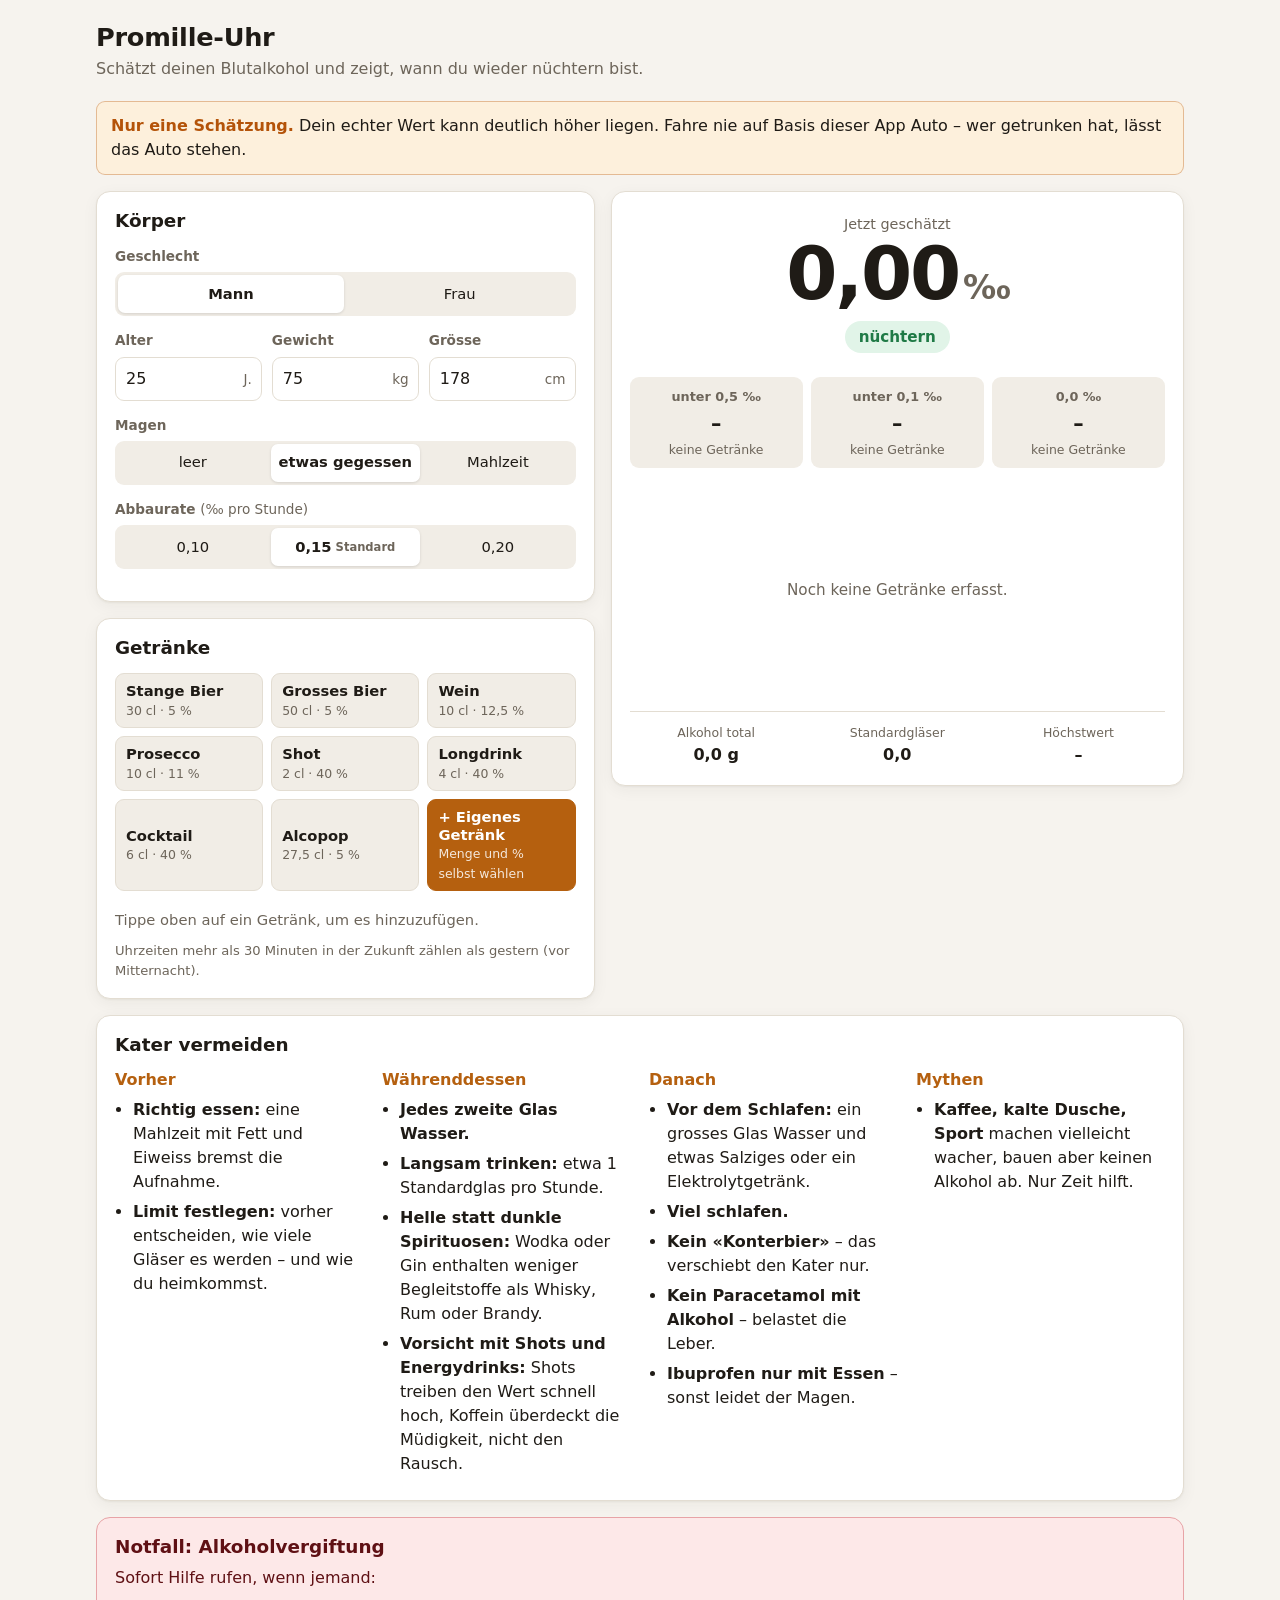
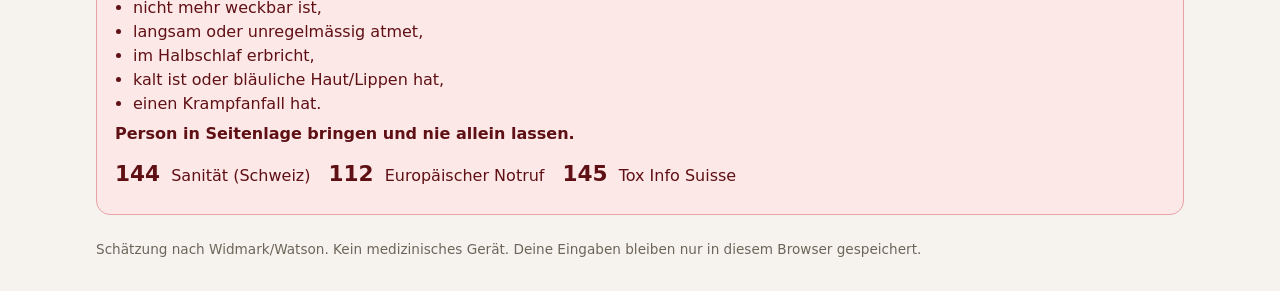
==== index.html @ 3ecfd564 "Promille-Uhr: Blutalkohol-Schätzung als Web-App Reines HTML/CSS/JS ohne Build. Berechnung (Watson, R" ====
<!doctype html>
<html lang="de-CH">
<head>
  <meta charset="utf-8">
  <meta name="viewport" content="width=device-width, initial-scale=1">
  <title>Promille-Uhr</title>
  <meta name="description" content="Schätzt deinen Blutalkohol und zeigt, wann du wieder unter den Grenzwerten bzw. nüchtern bist.">
  <meta name="color-scheme" content="light dark">
  <meta name="theme-color" content="#f6f3ee" media="(prefers-color-scheme: light)">
  <meta name="theme-color" content="#16140f" media="(prefers-color-scheme: dark)">
  <link rel="stylesheet" href="style.css">
  <script src="calc.js" defer></script>
  <script src="app.js" defer></script>
</head>
<body>
  <header class="site-header">
    <div class="wrap">
      <h1>Promille-Uhr</h1>
      <p class="tagline">Schätzt deinen Blutalkohol und zeigt, wann du wieder nüchtern bist.</p>
    </div>
  </header>

  <main class="wrap">
    <p class="disclaimer" role="note">
      <strong>Nur eine Schätzung.</strong>
      Dein echter Wert kann deutlich höher liegen. Fahre nie auf Basis dieser App Auto –
      wer getrunken hat, lässt das Auto stehen.
    </p>

    <div class="layout">
      <!-- Ergebnis -->
      <section class="card results" aria-labelledby="results-title">
        <h2 id="results-title" class="visually-hidden">Ergebnis</h2>

        <div class="now-block">
          <div class="now-label">Jetzt geschätzt</div>
          <div class="big" aria-live="polite">
            <span id="current">0,00</span><span class="unit">‰</span>
          </div>
          <span id="status" class="pill status-ok">nüchtern</span>
        </div>

        <p id="person-error" class="hint hint-error" hidden></p>

        <div class="tiles">
          <div class="tile" id="tile-under05">
            <div class="tile-label">unter 0,5 ‰</div>
            <div class="tile-time">–</div>
            <div class="tile-sub">&nbsp;</div>
          </div>
          <div class="tile" id="tile-under01">
            <div class="tile-label">unter 0,1 ‰</div>
            <div class="tile-time">–</div>
            <div class="tile-sub">&nbsp;</div>
          </div>
          <div class="tile" id="tile-zero">
            <div class="tile-label">0,0 ‰</div>
            <div class="tile-time">–</div>
            <div class="tile-sub">&nbsp;</div>
          </div>
        </div>

        <figure class="chart-wrap">
          <svg id="chart" viewBox="0 0 640 260" role="img" aria-label="Verlaufskurve des Promillewerts"></svg>
          <figcaption id="chart-empty" class="chart-empty">Noch keine Getränke erfasst.</figcaption>
        </figure>

        <dl class="info">
          <div><dt>Alkohol total</dt><dd id="info-grams">0 g</dd></div>
          <div><dt>Standardgläser</dt><dd id="info-std">0</dd></div>
          <div><dt>Höchstwert</dt><dd id="info-peak">–</dd></div>
        </dl>

        <p id="age-notice" class="hint hint-warn" hidden>
          <strong>Unter 18:</strong> In der Schweiz sind Bier, Wein und Most erst ab 16 erlaubt,
          Spirituosen (auch Shots, Longdrinks, Cocktails und Alcopops mit Schnaps) erst ab 18.
          Die Formeln sind für Erwachsene gemacht – bei Jugendlichen ist die Schätzung noch ungenauer.
        </p>
      </section>

      <div class="inputs">
        <!-- Körper -->
        <section class="card" aria-labelledby="body-title">
          <h2 id="body-title">Körper</h2>

          <div class="field">
            <span class="field-label" id="sex-label">Geschlecht</span>
            <div class="segmented" role="group" aria-labelledby="sex-label">
              <button type="button" class="seg-btn" data-sex="mann" aria-pressed="true">Mann</button>
              <button type="button" class="seg-btn" data-sex="frau" aria-pressed="false">Frau</button>
            </div>
          </div>

          <div class="grid-3">
            <label class="field">
              <span class="field-label">Alter</span>
              <span class="input-unit"><input id="age" type="number" inputmode="numeric" min="10" max="120" step="1"><span>J.</span></span>
            </label>
            <label class="field">
              <span class="field-label">Gewicht</span>
              <span class="input-unit"><input id="weight" type="number" inputmode="decimal" min="30" max="300" step="0.5"><span>kg</span></span>
            </label>
            <label class="field">
              <span class="field-label">Grösse</span>
              <span class="input-unit"><input id="height" type="number" inputmode="numeric" min="100" max="250" step="1"><span>cm</span></span>
            </label>
          </div>

          <fieldset class="field">
            <legend class="field-label">Magen</legend>
            <div class="segmented">
              <label class="seg"><input type="radio" name="stomach" value="leer"><span>leer</span></label>
              <label class="seg"><input type="radio" name="stomach" value="etwas"><span>etwas gegessen</span></label>
              <label class="seg"><input type="radio" name="stomach" value="mahlzeit"><span>Mahlzeit</span></label>
            </div>
          </fieldset>

          <fieldset class="field">
            <legend class="field-label">Abbaurate <span class="muted">(‰ pro Stunde)</span></legend>
            <div class="segmented">
              <label class="seg"><input type="radio" name="rate" value="0.10"><span>0,10</span></label>
              <label class="seg"><input type="radio" name="rate" value="0.15"><span>0,15 <small>Standard</small></span></label>
              <label class="seg"><input type="radio" name="rate" value="0.20"><span>0,20</span></label>
            </div>
          </fieldset>
        </section>

        <!-- Getränke -->
        <section class="card" aria-labelledby="drinks-title">
          <div class="card-head">
            <h2 id="drinks-title">Getränke</h2>
            <button type="button" id="clear-drinks" class="link-btn" hidden>Alle löschen</button>
          </div>

          <div class="presets" id="presets"></div>

          <ul class="drink-list" id="drink-list"></ul>
          <p class="drink-empty" id="drink-empty">Tippe oben auf ein Getränk, um es hinzuzufügen.</p>
          <p class="hint small">Uhrzeiten mehr als 30 Minuten in der Zukunft zählen als gestern (vor Mitternacht).</p>
        </section>
      </div>
    </div>

    <!-- Kater-Tipps -->
    <section class="card tips" aria-labelledby="tips-title">
      <h2 id="tips-title">Kater vermeiden</h2>
      <div class="tips-grid">
        <div>
          <h3>Vorher</h3>
          <ul>
            <li><strong>Richtig essen:</strong> eine Mahlzeit mit Fett und Eiweiss bremst die Aufnahme.</li>
            <li><strong>Limit festlegen:</strong> vorher entscheiden, wie viele Gläser es werden – und wie du heimkommst.</li>
          </ul>
        </div>
        <div>
          <h3>Währenddessen</h3>
          <ul>
            <li><strong>Jedes zweite Glas Wasser.</strong></li>
            <li><strong>Langsam trinken:</strong> etwa 1 Standardglas pro Stunde.</li>
            <li><strong>Helle statt dunkle Spirituosen:</strong> Wodka oder Gin enthalten weniger Begleitstoffe als Whisky, Rum oder Brandy.</li>
            <li><strong>Vorsicht mit Shots und Energydrinks:</strong> Shots treiben den Wert schnell hoch, Koffein überdeckt die Müdigkeit, nicht den Rausch.</li>
          </ul>
        </div>
        <div>
          <h3>Danach</h3>
          <ul>
            <li><strong>Vor dem Schlafen:</strong> ein grosses Glas Wasser und etwas Salziges oder ein Elektrolytgetränk.</li>
            <li><strong>Viel schlafen.</strong></li>
            <li><strong>Kein «Konterbier»</strong> – das verschiebt den Kater nur.</li>
            <li><strong>Kein Paracetamol mit Alkohol</strong> – belastet die Leber.</li>
            <li><strong>Ibuprofen nur mit Essen</strong> – sonst leidet der Magen.</li>
          </ul>
        </div>
        <div>
          <h3>Mythen</h3>
          <ul>
            <li><strong>Kaffee, kalte Dusche, Sport</strong> machen vielleicht wacher, bauen aber keinen Alkohol ab. Nur Zeit hilft.</li>
          </ul>
        </div>
      </div>
    </section>

    <!-- Notfall -->
    <section class="emergency" aria-labelledby="emergency-title">
      <h2 id="emergency-title">Notfall: Alkoholvergiftung</h2>
      <p>Sofort Hilfe rufen, wenn jemand:</p>
      <ul>
        <li>nicht mehr weckbar ist,</li>
        <li>langsam oder unregelmässig atmet,</li>
        <li>im Halbschlaf erbricht,</li>
        <li>kalt ist oder bläuliche Haut/Lippen hat,</li>
        <li>einen Krampfanfall hat.</li>
      </ul>
      <p><strong>Person in Seitenlage bringen und nie allein lassen.</strong></p>
      <ul class="numbers">
        <li><span class="num">144</span> Sanität (Schweiz)</li>
        <li><span class="num">112</span> Europäischer Notruf</li>
        <li><span class="num">145</span> Tox Info Suisse</li>
      </ul>
    </section>
  </main>

  <footer class="site-footer">
    <div class="wrap">
      Schätzung nach Widmark/Watson. Kein medizinisches Gerät. Deine Eingaben bleiben nur in diesem Browser gespeichert.
    </div>
  </footer>

  <template id="drink-row-tpl">
    <li class="drink">
      <div class="drink-top">
        <input class="drink-name" type="text" aria-label="Name des Getränks" maxlength="40">
        <button type="button" class="drink-del" aria-label="Getränk löschen" title="Löschen">
          <svg viewBox="0 0 24 24" aria-hidden="true"><path d="M6 6l12 12M18 6L6 18"/></svg>
        </button>
      </div>
      <div class="drink-fields">
        <label><span>Menge</span><span class="input-unit"><input class="drink-cl" type="text" inputmode="decimal"><span>cl</span></span></label>
        <label><span>Alkohol</span><span class="input-unit"><input class="drink-vol" type="text" inputmode="decimal"><span>%</span></span></label>
        <label><span>Uhrzeit</span><input class="drink-time" type="time"></label>
      </div>
      <div class="drink-grams"></div>
    </li>
  </template>
</body>
</html>
---- style.css ----
/* Promille-Uhr – Styles */

:root {
  --bg: #f6f3ee;
  --surface: #ffffff;
  --surface-2: #f1ede6;
  --border: #e3ddd2;
  --text: #1f1b16;
  --muted: #6d655a;
  --accent: #b5600f;
  --accent-strong: #8f4a08;
  --accent-soft: #fbeedd;
  --on-accent: #ffffff;
  --focus: #b5600f;

  --danger: #c0262d;
  --danger-soft: #fde8e8;
  --warn: #b45309;
  --warn-soft: #fdf0dc;
  --low: #8a6d00;
  --low-soft: #fbf5d5;
  --ok: #1f7a46;
  --ok-soft: #e1f4e8;

  --chart-line: #b5600f;
  --chart-fill: rgba(181, 96, 15, 0.14);
  --chart-grid: #e8e2d8;
  --chart-axis: #8a8174;
  --chart-limit05: #c0262d;
  --chart-limit01: #b45309;
  --chart-now: #1f1b16;
  --chart-marker: #6d655a;

  --emergency-bg: #fde8e8;
  --emergency-border: #e7a3a6;
  --emergency-text: #5f1014;

  --radius: 14px;
  --radius-sm: 9px;
  --shadow: 0 1px 2px rgba(40, 30, 10, 0.05), 0 4px 16px rgba(40, 30, 10, 0.05);
}

@media (prefers-color-scheme: dark) {
  :root {
    --bg: #16140f;
    --surface: #1f1c16;
    --surface-2: #29251d;
    --border: #3a342a;
    --text: #f2ede4;
    --muted: #a99f90;
    --accent: #f0a04b;
    --accent-strong: #ffc07a;
    --accent-soft: #3a2a17;
    --on-accent: #1b1208;
    --focus: #f0a04b;

    --danger: #ff7b7f;
    --danger-soft: #3d1a1c;
    --warn: #f7b25c;
    --warn-soft: #3a2a14;
    --low: #e6cf5a;
    --low-soft: #353010;
    --ok: #6fd69a;
    --ok-soft: #173325;

    --chart-line: #f0a04b;
    --chart-fill: rgba(240, 160, 75, 0.16);
    --chart-grid: #2f2a22;
    --chart-axis: #8f8576;
    --chart-limit05: #ff7b7f;
    --chart-limit01: #f7b25c;
    --chart-now: #f2ede4;
    --chart-marker: #a99f90;

    --emergency-bg: #341618;
    --emergency-border: #6b2a2e;
    --emergency-text: #ffd9db;

    --shadow: 0 1px 2px rgba(0, 0, 0, 0.3);
  }
}

*,
*::before,
*::after { box-sizing: border-box; }

html { -webkit-text-size-adjust: 100%; }

body {
  margin: 0;
  background: var(--bg);
  color: var(--text);
  font-family: system-ui, -apple-system, "Segoe UI", Roboto, "Helvetica Neue", Arial, sans-serif;
  font-size: 16px;
  line-height: 1.5;
}

h1, h2, h3 { line-height: 1.2; margin: 0; }
h2 { font-size: 1.15rem; margin-bottom: 14px; }
h3 { font-size: 1rem; margin-bottom: 8px; }

.wrap {
  max-width: 1120px;
  margin: 0 auto;
  padding: 0 16px;
}

.visually-hidden {
  position: absolute !important;
  width: 1px; height: 1px;
  overflow: hidden;
  clip: rect(0 0 0 0);
  white-space: nowrap;
}

.muted { color: var(--muted); font-weight: 400; }

:focus-visible {
  outline: 2px solid var(--focus);
  outline-offset: 2px;
}

/* Kopf */
.site-header { padding: 22px 0 10px; }
.site-header h1 { font-size: 1.6rem; letter-spacing: -0.01em; }
.tagline { margin: 4px 0 0; color: var(--muted); }

.disclaimer {
  margin: 10px 0 16px;
  padding: 12px 14px;
  border-radius: var(--radius-sm);
  background: var(--warn-soft);
  border: 1px solid color-mix(in srgb, var(--warn) 35%, transparent);
  color: var(--text);
}
.disclaimer strong { color: var(--warn); }

/* Layout */
.layout {
  display: grid;
  gap: 16px;
  grid-template-columns: minmax(0, 1fr);
  grid-template-areas: "results" "inputs";
}
.results { grid-area: results; }
.inputs { grid-area: inputs; display: grid; gap: 16px; align-content: start; }

@media (min-width: 900px) {
  .layout {
    grid-template-columns: minmax(0, 1fr) minmax(0, 1.15fr);
    grid-template-areas: "inputs results";
    align-items: start;
  }
  .results { position: sticky; top: 16px; }
}

.card {
  background: var(--surface);
  border: 1px solid var(--border);
  border-radius: var(--radius);
  padding: 18px;
  box-shadow: var(--shadow);
  min-width: 0;
}
.card-head {
  display: flex;
  align-items: baseline;
  justify-content: space-between;
  gap: 12px;
}

/* Ergebnis */
.now-block { text-align: center; padding: 4px 0 12px; }
.now-label { color: var(--muted); font-size: 0.9rem; }
.big {
  font-size: clamp(3.4rem, 15vw, 4.6rem);
  font-weight: 750;
  letter-spacing: -0.03em;
  line-height: 1.05;
  font-variant-numeric: tabular-nums;
}
.big .unit { font-size: 0.45em; margin-left: 4px; color: var(--muted); font-weight: 600; }

.pill {
  display: inline-block;
  margin-top: 8px;
  padding: 5px 14px;
  border-radius: 999px;
  font-weight: 650;
  font-size: 0.95rem;
}
.status-danger { background: var(--danger-soft); color: var(--danger); }
.status-warn { background: var(--warn-soft); color: var(--warn); }
.status-low { background: var(--low-soft); color: var(--low); }
.status-ok { background: var(--ok-soft); color: var(--ok); }

.tiles {
  display: grid;
  grid-template-columns: repeat(3, minmax(0, 1fr));
  gap: 8px;
  margin: 12px 0 14px;
}
.tile {
  background: var(--surface-2);
  border-radius: var(--radius-sm);
  padding: 10px 8px;
  text-align: center;
  min-width: 0;
}
.tile-label { font-size: 0.8rem; color: var(--muted); font-weight: 600; }
.tile-time {
  font-size: 1.3rem;
  font-weight: 700;
  font-variant-numeric: tabular-nums;
  margin: 2px 0;
  white-space: nowrap;
}
.tile-time small { font-size: 0.7rem; font-weight: 600; color: var(--muted); display: block; line-height: 1.1; }
.tile-sub { font-size: 0.78rem; color: var(--muted); line-height: 1.3; }
.tile.done .tile-time { color: var(--ok); }

@media (max-width: 400px) {
  .tile { padding: 9px 4px; }
  .tile-time { font-size: 1.12rem; }
}

.chart-wrap { margin: 0; position: relative; }
#chart { width: 100%; height: auto; display: block; }
.chart-empty {
  position: absolute;
  inset: 0;
  display: flex;
  align-items: center;
  justify-content: center;
  color: var(--muted);
  font-size: 0.95rem;
}
.chart-empty[hidden] { display: none; }

#chart .grid { stroke: var(--chart-grid); stroke-width: 1; }
#chart .axis-label { fill: var(--chart-axis); font-size: 12px; font-family: inherit; }
#chart .area { fill: var(--chart-fill); }
#chart .line { fill: none; stroke: var(--chart-line); stroke-width: 2.5; stroke-linejoin: round; stroke-linecap: round; }
#chart .limit { stroke-width: 1.5; stroke-dasharray: 6 5; }
#chart .limit-05 { stroke: var(--chart-limit05); }
#chart .limit-01 { stroke: var(--chart-limit01); }
#chart .limit-label { font-size: 11px; font-weight: 600; font-family: inherit; }
#chart .limit-label-05 { fill: var(--chart-limit05); }
#chart .limit-label-01 { fill: var(--chart-limit01); }
#chart .now-line { stroke: var(--chart-now); stroke-width: 1.5; opacity: 0.7; }
#chart .now-dot { fill: var(--chart-line); stroke: var(--surface); stroke-width: 2.5; }
#chart .now-label { fill: var(--chart-now); font-size: 11px; font-weight: 700; font-family: inherit; }
#chart .marker { fill: var(--chart-marker); }

.info {
  display: grid;
  grid-template-columns: repeat(3, minmax(0, 1fr));
  gap: 8px;
  margin: 12px 0 0;
  padding-top: 12px;
  border-top: 1px solid var(--border);
  text-align: center;
}
.info dt { font-size: 0.78rem; color: var(--muted); }
.info dd { margin: 0; font-weight: 650; font-variant-numeric: tabular-nums; }

.hint { color: var(--muted); font-size: 0.9rem; margin: 10px 0 0; }
.hint.small { font-size: 0.82rem; }
.hint-error {
  color: var(--danger);
  background: var(--danger-soft);
  padding: 10px 12px;
  border-radius: var(--radius-sm);
}
.hint-warn {
  color: var(--text);
  background: var(--warn-soft);
  padding: 10px 12px;
  border-radius: var(--radius-sm);
}

/* Formular */
fieldset { border: 0; padding: 0; margin: 0; min-width: 0; }
.field { display: block; margin-bottom: 14px; }
.field-label {
  display: block;
  font-size: 0.85rem;
  font-weight: 600;
  color: var(--muted);
  margin-bottom: 6px;
  padding: 0;
}

.grid-3 {
  display: grid;
  grid-template-columns: repeat(3, minmax(0, 1fr));
  gap: 10px;
}

input[type="text"],
input[type="number"],
input[type="time"] {
  width: 100%;
  min-width: 0;
  font: inherit;
  color: var(--text);
  background: var(--surface);
  border: 1px solid var(--border);
  border-radius: var(--radius-sm);
  padding: 9px 10px;
  min-height: 42px;
}
input:focus { border-color: var(--accent); outline: none; box-shadow: 0 0 0 3px var(--accent-soft); }
input[type="number"] { -moz-appearance: textfield; appearance: textfield; }
input[type="number"]::-webkit-inner-spin-button,
input[type="number"]::-webkit-outer-spin-button { -webkit-appearance: none; margin: 0; }
input[type="time"] { padding-right: 6px; }

.input-unit { position: relative; display: block; }
.input-unit input { padding-right: 34px; }
.input-unit > span {
  position: absolute;
  right: 10px;
  top: 50%;
  transform: translateY(-50%);
  color: var(--muted);
  font-size: 0.85rem;
  pointer-events: none;
}

.segmented {
  display: flex;
  background: var(--surface-2);
  border-radius: var(--radius-sm);
  padding: 3px;
  gap: 3px;
}
.seg-btn,
.seg span {
  flex: 1;
  display: flex;
  align-items: center;
  justify-content: center;
  gap: 4px;
  min-height: 38px;
  padding: 6px 8px;
  border-radius: 7px;
  font: inherit;
  font-size: 0.92rem;
  color: var(--text);
  text-align: center;
  line-height: 1.15;
  cursor: pointer;
  border: 0;
  background: transparent;
}
.seg { flex: 1; display: flex; position: relative; min-width: 0; }
.seg input { position: absolute; opacity: 0; pointer-events: none; }
.seg span small { font-size: 0.72rem; color: var(--muted); }
.seg-btn[aria-pressed="true"],
.seg input:checked + span {
  background: var(--surface);
  font-weight: 650;
  box-shadow: 0 1px 3px rgba(0, 0, 0, 0.12);
}
.seg input:focus-visible + span { outline: 2px solid var(--focus); outline-offset: 1px; }

/* Getränke */
.presets {
  display: grid;
  grid-template-columns: repeat(2, minmax(0, 1fr));
  gap: 8px;
  margin-bottom: 14px;
}
@media (min-width: 560px) {
  .presets { grid-template-columns: repeat(3, minmax(0, 1fr)); }
}
.preset {
  font: inherit;
  text-align: left;
  border: 1px solid var(--border);
  background: var(--surface-2);
  color: var(--text);
  border-radius: var(--radius-sm);
  padding: 8px 10px;
  cursor: pointer;
  min-height: 48px;
  line-height: 1.2;
}
.preset:hover { border-color: var(--accent); }
.preset:active { transform: scale(0.98); }
.preset b { display: block; font-size: 0.92rem; font-weight: 650; }
.preset small { color: var(--muted); font-size: 0.78rem; }
.preset.custom {
  background: var(--accent);
  color: var(--on-accent);
  border-color: var(--accent);
}
.preset.custom small { color: inherit; opacity: 0.85; }
.preset.custom:hover { background: var(--accent-strong); border-color: var(--accent-strong); }

.drink-list { list-style: none; margin: 0; padding: 0; display: grid; gap: 10px; }
.drink {
  border: 1px solid var(--border);
  border-radius: var(--radius-sm);
  padding: 10px;
  background: var(--surface);
}
.drink-top { display: flex; gap: 8px; margin-bottom: 8px; }
.drink-name { font-weight: 600; }
.drink-del {
  flex: 0 0 42px;
  height: 42px;
  border: 1px solid var(--border);
  border-radius: var(--radius-sm);
  background: transparent;
  color: var(--muted);
  cursor: pointer;
  display: grid;
  place-items: center;
}
.drink-del svg { width: 18px; height: 18px; stroke: currentColor; stroke-width: 2.2; fill: none; stroke-linecap: round; }
.drink-del:hover { color: var(--danger); border-color: var(--danger); }
.drink-fields {
  display: grid;
  grid-template-columns: minmax(0, 1fr) minmax(0, 1fr) minmax(0, 1.15fr);
  gap: 8px;
}
.drink-fields label > span:first-child {
  display: block;
  font-size: 0.75rem;
  color: var(--muted);
  margin-bottom: 3px;
}
.drink-grams { margin-top: 6px; font-size: 0.84rem; color: var(--muted); }
.drink-grams strong { color: var(--text); }
.drink-empty { color: var(--muted); margin: 4px 0 0; font-size: 0.92rem; }
.drink-empty[hidden] { display: none; }

.link-btn {
  font: inherit;
  font-size: 0.88rem;
  background: none;
  border: 0;
  color: var(--accent);
  cursor: pointer;
  padding: 4px 0;
  text-decoration: underline;
  text-underline-offset: 2px;
}

/* Tipps */
.tips { margin-top: 16px; }
.tips-grid {
  display: grid;
  gap: 18px;
  grid-template-columns: minmax(0, 1fr);
}
@media (min-width: 700px) {
  .tips-grid { grid-template-columns: repeat(2, minmax(0, 1fr)); }
}
@media (min-width: 1000px) {
  .tips-grid { grid-template-columns: repeat(4, minmax(0, 1fr)); }
}
.tips h3 { color: var(--accent); }
.tips ul { margin: 0; padding-left: 18px; }
.tips li { margin-bottom: 6px; }

/* Notfall */
.emergency {
  margin: 16px 0 0;
  padding: 18px;
  border-radius: var(--radius);
  background: var(--emergency-bg);
  border: 1px solid var(--emergency-border);
  color: var(--emergency-text);
}
.emergency h2 { margin-bottom: 8px; }
.emergency p { margin: 6px 0; }
.emergency ul { margin: 6px 0; padding-left: 18px; }
.emergency .numbers {
  list-style: none;
  padding: 0;
  display: flex;
  flex-wrap: wrap;
  gap: 8px 18px;
  margin-top: 12px;
}
.emergency .num {
  display: inline-block;
  font-size: 1.35rem;
  font-weight: 800;
  margin-right: 6px;
  font-variant-numeric: tabular-nums;
}

.site-footer {
  padding: 24px 0 32px;
  color: var(--muted);
  font-size: 0.85rem;
}
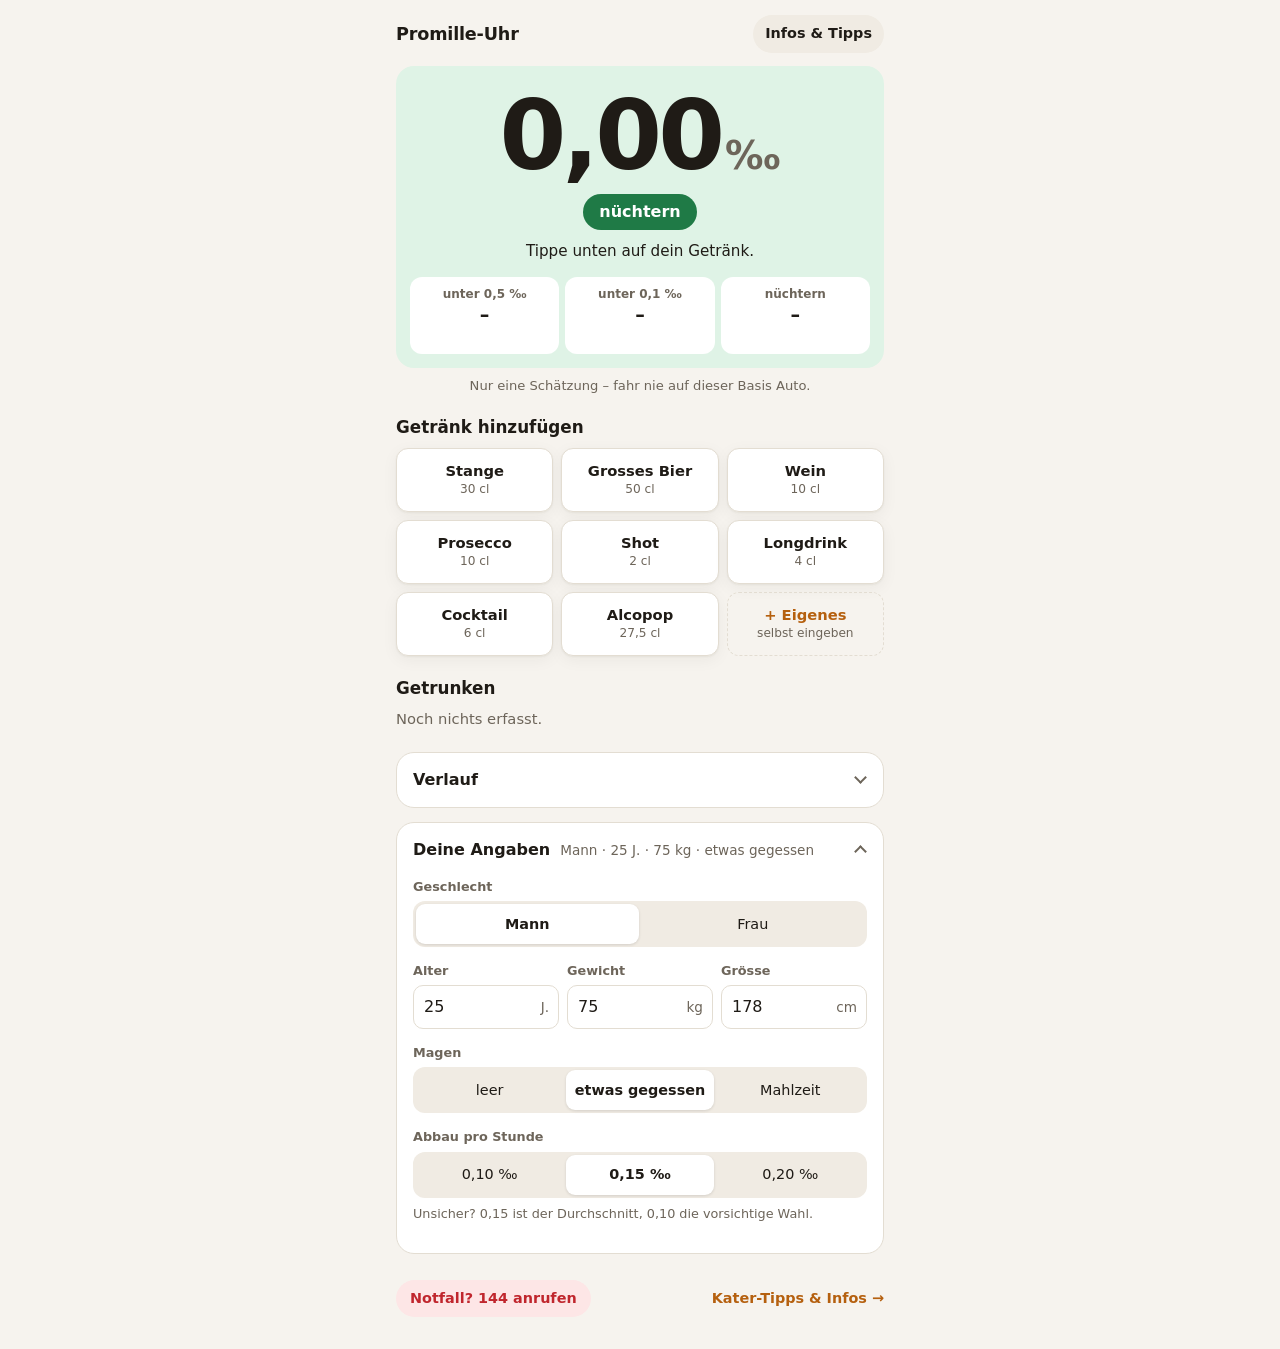
==== commit e98d2a59: "Mobile-first Redesign: Promillewert im Fokus, Infos auf eigener Seite - Startseite zeigt gross den a" ====
--- a/index.html
+++ b/index.html
@@ -2,9 +2,9 @@
 <html lang="de-CH">
 <head>
   <meta charset="utf-8">
-  <meta name="viewport" content="width=device-width, initial-scale=1">
+  <meta name="viewport" content="width=device-width, initial-scale=1, viewport-fit=cover">
   <title>Promille-Uhr</title>
-  <meta name="description" content="Schätzt deinen Blutalkohol und zeigt, wann du wieder unter den Grenzwerten bzw. nüchtern bist.">
+  <meta name="description" content="Schätzt deinen Blutalkohol und zeigt, wann du wieder nüchtern bist.">
   <meta name="color-scheme" content="light dark">
   <meta name="theme-color" content="#f6f3ee" media="(prefers-color-scheme: light)">
   <meta name="theme-color" content="#16140f" media="(prefers-color-scheme: dark)">
@@ -13,213 +13,164 @@
   <script src="app.js" defer></script>
 </head>
 <body>
-  <header class="site-header">
-    <div class="wrap">
-      <h1>Promille-Uhr</h1>
-      <p class="tagline">Schätzt deinen Blutalkohol und zeigt, wann du wieder nüchtern bist.</p>
+  <header class="topbar">
+    <div class="wrap topbar-inner">
+      <span class="brand">Promille-Uhr</span>
+      <a class="top-link" href="info.html">Infos &amp; Tipps</a>
     </div>
   </header>
 
   <main class="wrap">
-    <p class="disclaimer" role="note">
-      <strong>Nur eine Schätzung.</strong>
-      Dein echter Wert kann deutlich höher liegen. Fahre nie auf Basis dieser App Auto –
-      wer getrunken hat, lässt das Auto stehen.
-    </p>
+    <!-- Aktueller Wert -->
+    <section class="hero" id="hero" data-status="ok" aria-label="Aktueller Promillewert">
+      <div class="big" aria-live="polite">
+        <span id="current">0,00</span><span class="unit">‰</span>
+      </div>
+      <span id="status" class="pill">nüchtern</span>
+      <p id="trend" class="trend">Tippe unten auf dein Getränk.</p>
 
-    <div class="layout">
-      <!-- Ergebnis -->
-      <section class="card results" aria-labelledby="results-title">
-        <h2 id="results-title" class="visually-hidden">Ergebnis</h2>
-
-        <div class="now-block">
-          <div class="now-label">Jetzt geschätzt</div>
-          <div class="big" aria-live="polite">
-            <span id="current">0,00</span><span class="unit">‰</span>
-          </div>
-          <span id="status" class="pill status-ok">nüchtern</span>
+      <div class="times">
+        <div class="time" id="tile-under05">
+          <span class="time-label">unter 0,5 ‰</span>
+          <span class="time-value">–</span>
+          <span class="time-sub">&nbsp;</span>
         </div>
-
-        <p id="person-error" class="hint hint-error" hidden></p>
-
-        <div class="tiles">
-          <div class="tile" id="tile-under05">
-            <div class="tile-label">unter 0,5 ‰</div>
-            <div class="tile-time">–</div>
-            <div class="tile-sub">&nbsp;</div>
-          </div>
-          <div class="tile" id="tile-under01">
-            <div class="tile-label">unter 0,1 ‰</div>
-            <div class="tile-time">–</div>
-            <div class="tile-sub">&nbsp;</div>
-          </div>
-          <div class="tile" id="tile-zero">
-            <div class="tile-label">0,0 ‰</div>
-            <div class="tile-time">–</div>
-            <div class="tile-sub">&nbsp;</div>
-          </div>
+        <div class="time" id="tile-under01">
+          <span class="time-label">unter 0,1 ‰</span>
+          <span class="time-value">–</span>
+          <span class="time-sub">&nbsp;</span>
         </div>
-
-        <figure class="chart-wrap">
-          <svg id="chart" viewBox="0 0 640 260" role="img" aria-label="Verlaufskurve des Promillewerts"></svg>
-          <figcaption id="chart-empty" class="chart-empty">Noch keine Getränke erfasst.</figcaption>
-        </figure>
-
-        <dl class="info">
-          <div><dt>Alkohol total</dt><dd id="info-grams">0 g</dd></div>
-          <div><dt>Standardgläser</dt><dd id="info-std">0</dd></div>
-          <div><dt>Höchstwert</dt><dd id="info-peak">–</dd></div>
-        </dl>
-
-        <p id="age-notice" class="hint hint-warn" hidden>
-          <strong>Unter 18:</strong> In der Schweiz sind Bier, Wein und Most erst ab 16 erlaubt,
-          Spirituosen (auch Shots, Longdrinks, Cocktails und Alcopops mit Schnaps) erst ab 18.
-          Die Formeln sind für Erwachsene gemacht – bei Jugendlichen ist die Schätzung noch ungenauer.
-        </p>
-      </section>
-
-      <div class="inputs">
-        <!-- Körper -->
-        <section class="card" aria-labelledby="body-title">
-          <h2 id="body-title">Körper</h2>
-
-          <div class="field">
-            <span class="field-label" id="sex-label">Geschlecht</span>
-            <div class="segmented" role="group" aria-labelledby="sex-label">
-              <button type="button" class="seg-btn" data-sex="mann" aria-pressed="true">Mann</button>
-              <button type="button" class="seg-btn" data-sex="frau" aria-pressed="false">Frau</button>
-            </div>
-          </div>
-
-          <div class="grid-3">
-            <label class="field">
-              <span class="field-label">Alter</span>
-              <span class="input-unit"><input id="age" type="number" inputmode="numeric" min="10" max="120" step="1"><span>J.</span></span>
-            </label>
-            <label class="field">
-              <span class="field-label">Gewicht</span>
-              <span class="input-unit"><input id="weight" type="number" inputmode="decimal" min="30" max="300" step="0.5"><span>kg</span></span>
-            </label>
-            <label class="field">
-              <span class="field-label">Grösse</span>
-              <span class="input-unit"><input id="height" type="number" inputmode="numeric" min="100" max="250" step="1"><span>cm</span></span>
-            </label>
-          </div>
-
-          <fieldset class="field">
-            <legend class="field-label">Magen</legend>
-            <div class="segmented">
-              <label class="seg"><input type="radio" name="stomach" value="leer"><span>leer</span></label>
-              <label class="seg"><input type="radio" name="stomach" value="etwas"><span>etwas gegessen</span></label>
-              <label class="seg"><input type="radio" name="stomach" value="mahlzeit"><span>Mahlzeit</span></label>
-            </div>
-          </fieldset>
-
-          <fieldset class="field">
-            <legend class="field-label">Abbaurate <span class="muted">(‰ pro Stunde)</span></legend>
-            <div class="segmented">
-              <label class="seg"><input type="radio" name="rate" value="0.10"><span>0,10</span></label>
-              <label class="seg"><input type="radio" name="rate" value="0.15"><span>0,15 <small>Standard</small></span></label>
-              <label class="seg"><input type="radio" name="rate" value="0.20"><span>0,20</span></label>
-            </div>
-          </fieldset>
-        </section>
-
-        <!-- Getränke -->
-        <section class="card" aria-labelledby="drinks-title">
-          <div class="card-head">
-            <h2 id="drinks-title">Getränke</h2>
-            <button type="button" id="clear-drinks" class="link-btn" hidden>Alle löschen</button>
-          </div>
-
-          <div class="presets" id="presets"></div>
-
-          <ul class="drink-list" id="drink-list"></ul>
-          <p class="drink-empty" id="drink-empty">Tippe oben auf ein Getränk, um es hinzuzufügen.</p>
-          <p class="hint small">Uhrzeiten mehr als 30 Minuten in der Zukunft zählen als gestern (vor Mitternacht).</p>
-        </section>
-      </div>
-    </div>
-
-    <!-- Kater-Tipps -->
-    <section class="card tips" aria-labelledby="tips-title">
-      <h2 id="tips-title">Kater vermeiden</h2>
-      <div class="tips-grid">
-        <div>
-          <h3>Vorher</h3>
-          <ul>
-            <li><strong>Richtig essen:</strong> eine Mahlzeit mit Fett und Eiweiss bremst die Aufnahme.</li>
-            <li><strong>Limit festlegen:</strong> vorher entscheiden, wie viele Gläser es werden – und wie du heimkommst.</li>
-          </ul>
-        </div>
-        <div>
-          <h3>Währenddessen</h3>
-          <ul>
-            <li><strong>Jedes zweite Glas Wasser.</strong></li>
-            <li><strong>Langsam trinken:</strong> etwa 1 Standardglas pro Stunde.</li>
-            <li><strong>Helle statt dunkle Spirituosen:</strong> Wodka oder Gin enthalten weniger Begleitstoffe als Whisky, Rum oder Brandy.</li>
-            <li><strong>Vorsicht mit Shots und Energydrinks:</strong> Shots treiben den Wert schnell hoch, Koffein überdeckt die Müdigkeit, nicht den Rausch.</li>
-          </ul>
-        </div>
-        <div>
-          <h3>Danach</h3>
-          <ul>
-            <li><strong>Vor dem Schlafen:</strong> ein grosses Glas Wasser und etwas Salziges oder ein Elektrolytgetränk.</li>
-            <li><strong>Viel schlafen.</strong></li>
-            <li><strong>Kein «Konterbier»</strong> – das verschiebt den Kater nur.</li>
-            <li><strong>Kein Paracetamol mit Alkohol</strong> – belastet die Leber.</li>
-            <li><strong>Ibuprofen nur mit Essen</strong> – sonst leidet der Magen.</li>
-          </ul>
-        </div>
-        <div>
-          <h3>Mythen</h3>
-          <ul>
-            <li><strong>Kaffee, kalte Dusche, Sport</strong> machen vielleicht wacher, bauen aber keinen Alkohol ab. Nur Zeit hilft.</li>
-          </ul>
+        <div class="time" id="tile-zero">
+          <span class="time-label">nüchtern</span>
+          <span class="time-value">–</span>
+          <span class="time-sub">&nbsp;</span>
         </div>
       </div>
     </section>
 
-    <!-- Notfall -->
-    <section class="emergency" aria-labelledby="emergency-title">
-      <h2 id="emergency-title">Notfall: Alkoholvergiftung</h2>
-      <p>Sofort Hilfe rufen, wenn jemand:</p>
-      <ul>
-        <li>nicht mehr weckbar ist,</li>
-        <li>langsam oder unregelmässig atmet,</li>
-        <li>im Halbschlaf erbricht,</li>
-        <li>kalt ist oder bläuliche Haut/Lippen hat,</li>
-        <li>einen Krampfanfall hat.</li>
-      </ul>
-      <p><strong>Person in Seitenlage bringen und nie allein lassen.</strong></p>
-      <ul class="numbers">
-        <li><span class="num">144</span> Sanität (Schweiz)</li>
-        <li><span class="num">112</span> Europäischer Notruf</li>
-        <li><span class="num">145</span> Tox Info Suisse</li>
-      </ul>
+    <p class="disclaimer">Nur eine Schätzung – fahr nie auf dieser Basis Auto.</p>
+
+    <p id="person-error" class="note note-error" hidden></p>
+    <p id="age-notice" class="note note-warn" hidden>
+      <strong>Unter 18:</strong> Bier und Wein erst ab 16, Spirituosen (Shots, Longdrinks, Cocktails) erst ab 18.
+    </p>
+
+    <!-- Getränk hinzufügen -->
+    <section class="block" aria-labelledby="add-title">
+      <h2 id="add-title">Getränk hinzufügen</h2>
+      <div class="presets" id="presets"></div>
     </section>
+
+    <!-- Liste -->
+    <section class="block" aria-labelledby="list-title">
+      <div class="block-head">
+        <h2 id="list-title">Getrunken <span id="drink-count" class="count"></span></h2>
+        <button type="button" id="clear-drinks" class="link-btn" hidden>Alle löschen</button>
+      </div>
+      <ul class="drink-list" id="drink-list"></ul>
+      <p class="drink-empty" id="drink-empty">Noch nichts erfasst.</p>
+    </section>
+
+    <!-- Verlauf -->
+    <details class="panel" id="chart-panel">
+      <summary><span>Verlauf</span><span class="panel-hint" id="chart-summary"></span></summary>
+      <div class="panel-body">
+        <figure class="chart-wrap">
+          <svg id="chart" viewBox="0 0 640 240" role="img" aria-label="Verlaufskurve des Promillewerts"></svg>
+          <figcaption id="chart-empty" class="chart-empty">Noch keine Getränke erfasst.</figcaption>
+        </figure>
+        <dl class="info">
+          <div><dt>Alkohol</dt><dd id="info-grams">0 g</dd></div>
+          <div><dt>Standardgläser</dt><dd id="info-std">0</dd></div>
+          <div><dt>Höchstwert</dt><dd id="info-peak">–</dd></div>
+        </dl>
+      </div>
+    </details>
+
+    <!-- Körperdaten -->
+    <details class="panel" id="profile-panel">
+      <summary><span>Deine Angaben</span><span class="panel-hint" id="profile-summary"></span></summary>
+      <div class="panel-body">
+        <div class="field">
+          <span class="field-label" id="sex-label">Geschlecht</span>
+          <div class="segmented" role="group" aria-labelledby="sex-label">
+            <button type="button" class="seg-btn" data-sex="mann" aria-pressed="true">Mann</button>
+            <button type="button" class="seg-btn" data-sex="frau" aria-pressed="false">Frau</button>
+          </div>
+        </div>
+
+        <div class="grid-3">
+          <label class="field">
+            <span class="field-label">Alter</span>
+            <span class="input-unit"><input id="age" type="number" inputmode="numeric" min="10" max="120" step="1"><span>J.</span></span>
+          </label>
+          <label class="field">
+            <span class="field-label">Gewicht</span>
+            <span class="input-unit"><input id="weight" type="number" inputmode="decimal" min="30" max="300" step="0.5"><span>kg</span></span>
+          </label>
+          <label class="field">
+            <span class="field-label">Grösse</span>
+            <span class="input-unit"><input id="height" type="number" inputmode="numeric" min="100" max="250" step="1"><span>cm</span></span>
+          </label>
+        </div>
+
+        <fieldset class="field">
+          <legend class="field-label">Magen</legend>
+          <div class="segmented">
+            <label class="seg"><input type="radio" name="stomach" value="leer"><span>leer</span></label>
+            <label class="seg"><input type="radio" name="stomach" value="etwas"><span>etwas gegessen</span></label>
+            <label class="seg"><input type="radio" name="stomach" value="mahlzeit"><span>Mahlzeit</span></label>
+          </div>
+        </fieldset>
+
+        <fieldset class="field">
+          <legend class="field-label">Abbau pro Stunde</legend>
+          <div class="segmented">
+            <label class="seg"><input type="radio" name="rate" value="0.10"><span>0,10 ‰</span></label>
+            <label class="seg"><input type="radio" name="rate" value="0.15"><span>0,15 ‰</span></label>
+            <label class="seg"><input type="radio" name="rate" value="0.20"><span>0,20 ‰</span></label>
+          </div>
+          <p class="field-hint">Unsicher? 0,15 ist der Durchschnitt, 0,10 die vorsichtige Wahl.</p>
+        </fieldset>
+      </div>
+    </details>
   </main>
 
-  <footer class="site-footer">
-    <div class="wrap">
-      Schätzung nach Widmark/Watson. Kein medizinisches Gerät. Deine Eingaben bleiben nur in diesem Browser gespeichert.
-    </div>
+  <footer class="wrap footer">
+    <a class="emergency-link" href="info.html#notfall">Notfall? <b>144</b> anrufen</a>
+    <a href="info.html">Kater-Tipps &amp; Infos →</a>
   </footer>
+
+  <div class="toast" id="toast" role="status" hidden>
+    <span id="toast-text"></span>
+    <button type="button" id="toast-undo" class="toast-btn">Rückgängig</button>
+  </div>
 
   <template id="drink-row-tpl">
     <li class="drink">
-      <div class="drink-top">
-        <input class="drink-name" type="text" aria-label="Name des Getränks" maxlength="40">
-        <button type="button" class="drink-del" aria-label="Getränk löschen" title="Löschen">
-          <svg viewBox="0 0 24 24" aria-hidden="true"><path d="M6 6l12 12M18 6L6 18"/></svg>
-        </button>
-      </div>
-      <div class="drink-fields">
-        <label><span>Menge</span><span class="input-unit"><input class="drink-cl" type="text" inputmode="decimal"><span>cl</span></span></label>
-        <label><span>Alkohol</span><span class="input-unit"><input class="drink-vol" type="text" inputmode="decimal"><span>%</span></span></label>
-        <label><span>Uhrzeit</span><input class="drink-time" type="time"></label>
-      </div>
-      <div class="drink-grams"></div>
+      <details>
+        <summary>
+          <span class="drink-main">
+            <span class="drink-title"></span>
+            <span class="drink-meta"></span>
+          </span>
+          <span class="drink-clock"></span>
+          <button type="button" class="drink-del" aria-label="Getränk löschen" title="Löschen">
+            <svg viewBox="0 0 24 24" aria-hidden="true"><path d="M6 6l12 12M18 6L6 18"/></svg>
+          </button>
+        </summary>
+        <div class="drink-edit">
+          <label class="field">
+            <span class="field-label">Name</span>
+            <input class="drink-name" type="text" maxlength="40">
+          </label>
+          <div class="grid-3">
+            <label class="field"><span class="field-label">Menge</span><span class="input-unit"><input class="drink-cl" type="text" inputmode="decimal"><span>cl</span></span></label>
+            <label class="field"><span class="field-label">Alkohol</span><span class="input-unit"><input class="drink-vol" type="text" inputmode="decimal"><span>%</span></span></label>
+            <label class="field"><span class="field-label">Uhrzeit</span><input class="drink-time" type="time"></label>
+          </div>
+        </div>
+      </details>
     </li>
   </template>
 </body>
--- a/style.css
+++ b/style.css
@@ -1,9 +1,9 @@
-/* Promille-Uhr – Styles */
+/* Promille-Uhr – Styles (Smartphone zuerst) */
 
 :root {
   --bg: #f6f3ee;
   --surface: #ffffff;
-  --surface-2: #f1ede6;
+  --surface-2: #f0ebe3;
   --border: #e3ddd2;
   --text: #1f1b16;
   --muted: #6d655a;
@@ -14,13 +14,13 @@
   --focus: #b5600f;
 
   --danger: #c0262d;
-  --danger-soft: #fde8e8;
+  --danger-soft: #fde6e6;
   --warn: #b45309;
-  --warn-soft: #fdf0dc;
-  --low: #8a6d00;
-  --low-soft: #fbf5d5;
+  --warn-soft: #fdefd9;
+  --low: #7d6300;
+  --low-soft: #faf3cf;
   --ok: #1f7a46;
-  --ok-soft: #e1f4e8;
+  --ok-soft: #dff3e6;
 
   --chart-line: #b5600f;
   --chart-fill: rgba(181, 96, 15, 0.14);
@@ -31,12 +31,16 @@
   --chart-now: #1f1b16;
   --chart-marker: #6d655a;
 
-  --emergency-bg: #fde8e8;
+  --emergency-bg: #fde6e6;
   --emergency-border: #e7a3a6;
   --emergency-text: #5f1014;
 
-  --radius: 14px;
-  --radius-sm: 9px;
+  --toast-bg: #1f1b16;
+  --toast-text: #f6f3ee;
+  --toast-accent: #f0a04b;
+
+  --radius: 18px;
+  --radius-sm: 12px;
   --shadow: 0 1px 2px rgba(40, 30, 10, 0.05), 0 4px 16px rgba(40, 30, 10, 0.05);
 }
 
@@ -54,20 +58,20 @@
     --on-accent: #1b1208;
     --focus: #f0a04b;
 
-    --danger: #ff7b7f;
-    --danger-soft: #3d1a1c;
+    --danger: #ff8084;
+    --danger-soft: #3b191b;
     --warn: #f7b25c;
-    --warn-soft: #3a2a14;
+    --warn-soft: #382913;
     --low: #e6cf5a;
-    --low-soft: #353010;
+    --low-soft: #322d10;
     --ok: #6fd69a;
-    --ok-soft: #173325;
+    --ok-soft: #153024;
 
     --chart-line: #f0a04b;
     --chart-fill: rgba(240, 160, 75, 0.16);
     --chart-grid: #2f2a22;
     --chart-axis: #8f8576;
-    --chart-limit05: #ff7b7f;
+    --chart-limit05: #ff8084;
     --chart-limit01: #f7b25c;
     --chart-now: #f2ede4;
     --chart-marker: #a99f90;
@@ -76,6 +80,10 @@
     --emergency-border: #6b2a2e;
     --emergency-text: #ffd9db;
 
+    --toast-bg: #f2ede4;
+    --toast-text: #1f1b16;
+    --toast-accent: #8f4a08;
+
     --shadow: 0 1px 2px rgba(0, 0, 0, 0.3);
   }
 }
@@ -84,7 +92,7 @@
 *::before,
 *::after { box-sizing: border-box; }
 
-html { -webkit-text-size-adjust: 100%; }
+html { -webkit-text-size-adjust: 100%; scroll-behavior: smooth; }
 
 body {
   margin: 0;
@@ -93,138 +101,383 @@
   font-family: system-ui, -apple-system, "Segoe UI", Roboto, "Helvetica Neue", Arial, sans-serif;
   font-size: 16px;
   line-height: 1.5;
+  -webkit-tap-highlight-color: transparent;
 }
 
 h1, h2, h3 { line-height: 1.2; margin: 0; }
-h2 { font-size: 1.15rem; margin-bottom: 14px; }
-h3 { font-size: 1rem; margin-bottom: 8px; }
+h2 { font-size: 1.05rem; }
+h3 { font-size: 0.98rem; margin: 18px 0 6px; }
+
+a { color: var(--accent); }
 
 .wrap {
-  max-width: 1120px;
+  width: 100%;
+  max-width: 520px;
   margin: 0 auto;
-  padding: 0 16px;
-}
-
-.visually-hidden {
-  position: absolute !important;
-  width: 1px; height: 1px;
+  padding-left: max(16px, env(safe-area-inset-left));
+  padding-right: max(16px, env(safe-area-inset-right));
+}
+
+.muted { color: var(--muted); }
+.small { font-size: 0.85rem; }
+
+:focus-visible { outline: 2px solid var(--focus); outline-offset: 2px; }
+
+/* ---------- Kopfzeile ---------- */
+.topbar { padding: 14px 0 6px; }
+.topbar-inner {
+  display: flex;
+  align-items: center;
+  justify-content: space-between;
+  gap: 12px;
+  min-height: 40px;
+}
+.brand { font-weight: 750; font-size: 1.1rem; letter-spacing: -0.01em; }
+.top-link {
+  font-size: 0.9rem;
+  font-weight: 600;
+  text-decoration: none;
+  padding: 8px 12px;
+  border-radius: 999px;
+  background: var(--surface-2);
+  color: var(--text);
+}
+.top-link:hover { background: var(--accent-soft); }
+
+/* ---------- Hauptwert ---------- */
+.hero {
+  --tone: var(--ok);
+  --tone-soft: var(--ok-soft);
+  margin-top: 6px;
+  padding: 22px 14px 14px;
+  border-radius: var(--radius);
+  background: var(--tone-soft);
+  text-align: center;
+  transition: background-color 0.3s;
+}
+.hero[data-status="danger"] { --tone: var(--danger); --tone-soft: var(--danger-soft); }
+.hero[data-status="warn"] { --tone: var(--warn); --tone-soft: var(--warn-soft); }
+.hero[data-status="low"] { --tone: var(--low); --tone-soft: var(--low-soft); }
+
+.big {
+  font-size: clamp(4.4rem, 24vw, 6rem);
+  font-weight: 800;
+  letter-spacing: -0.04em;
+  line-height: 1;
+  font-variant-numeric: tabular-nums;
+}
+.big .unit { font-size: 0.4em; margin-left: 4px; color: var(--muted); font-weight: 650; letter-spacing: 0; }
+
+.pill {
+  display: inline-block;
+  margin-top: 10px;
+  padding: 6px 16px;
+  border-radius: 999px;
+  font-weight: 700;
+  font-size: 1rem;
+  background: var(--tone);
+  color: var(--surface);
+}
+
+.trend {
+  margin: 10px 0 0;
+  font-size: 0.95rem;
+  color: var(--text);
+  min-height: 1.5em;
+}
+
+.times {
+  display: grid;
+  grid-template-columns: repeat(3, minmax(0, 1fr));
+  gap: 6px;
+  margin-top: 14px;
+}
+.time {
+  display: flex;
+  flex-direction: column;
+  align-items: center;
+  background: var(--surface);
+  border-radius: var(--radius-sm);
+  padding: 8px 4px;
+  min-width: 0;
+}
+.time-label { font-size: 0.75rem; font-weight: 600; color: var(--muted); }
+.time-value {
+  font-size: 1.2rem;
+  font-weight: 750;
+  font-variant-numeric: tabular-nums;
+  white-space: nowrap;
+  line-height: 1.3;
+}
+.time-value small { display: block; font-size: 0.7rem; font-weight: 600; color: var(--muted); line-height: 1.1; }
+.time-sub { font-size: 0.75rem; color: var(--muted); white-space: nowrap; }
+.time.done .time-value { color: var(--ok); }
+
+.disclaimer {
+  margin: 8px 0 0;
+  text-align: center;
+  font-size: 0.82rem;
+  color: var(--muted);
+}
+
+.note {
+  margin: 12px 0 0;
+  padding: 10px 12px;
+  border-radius: var(--radius-sm);
+  font-size: 0.9rem;
+}
+.note-error { background: var(--danger-soft); color: var(--danger); }
+.note-warn { background: var(--warn-soft); }
+
+/* ---------- Blöcke ---------- */
+.block { margin-top: 22px; }
+.block h2 { margin-bottom: 10px; }
+.block-head {
+  display: flex;
+  align-items: baseline;
+  justify-content: space-between;
+  gap: 12px;
+}
+.count { color: var(--muted); font-weight: 600; }
+
+.presets {
+  display: grid;
+  grid-template-columns: repeat(3, minmax(0, 1fr));
+  gap: 8px;
+}
+.preset {
+  position: relative;
+  font: inherit;
+  border: 1px solid var(--border);
+  background: var(--surface);
+  color: var(--text);
+  border-radius: var(--radius-sm);
+  padding: 10px 6px;
+  min-height: 64px;
+  cursor: pointer;
+  line-height: 1.2;
+  display: flex;
+  flex-direction: column;
+  align-items: center;
+  justify-content: center;
+  gap: 2px;
+  box-shadow: var(--shadow);
+  transition: transform 0.08s, border-color 0.15s, background-color 0.15s;
+  touch-action: manipulation;
+}
+.preset:hover { border-color: var(--accent); }
+.preset:active { transform: scale(0.96); }
+.preset b { font-size: 0.92rem; font-weight: 650; }
+.preset small { font-size: 0.76rem; color: var(--muted); }
+.preset .badge {
+  position: absolute;
+  top: -6px;
+  right: -4px;
+  min-width: 22px;
+  height: 22px;
+  padding: 0 6px;
+  border-radius: 999px;
+  background: var(--accent);
+  color: var(--on-accent);
+  font-size: 0.75rem;
+  font-weight: 750;
+  display: grid;
+  place-items: center;
+}
+.preset .badge[hidden] { display: none; }
+.preset.flash { background: var(--accent-soft); border-color: var(--accent); }
+.preset.custom { border-style: dashed; box-shadow: none; background: transparent; }
+.preset.custom b { color: var(--accent); }
+
+/* ---------- Getränkeliste ---------- */
+.drink-list { list-style: none; margin: 0; padding: 0; display: grid; gap: 8px; }
+.drink details {
+  background: var(--surface);
+  border: 1px solid var(--border);
+  border-radius: var(--radius-sm);
+}
+.drink summary {
+  display: flex;
+  align-items: center;
+  gap: 10px;
+  padding: 8px 8px 8px 14px;
+  min-height: 56px;
+  cursor: pointer;
+  list-style: none;
+}
+.drink summary::-webkit-details-marker { display: none; }
+.drink-main { flex: 1; min-width: 0; display: flex; flex-direction: column; }
+.drink-title {
+  font-weight: 650;
+  white-space: nowrap;
   overflow: hidden;
-  clip: rect(0 0 0 0);
-  white-space: nowrap;
-}
-
-.muted { color: var(--muted); font-weight: 400; }
-
-:focus-visible {
-  outline: 2px solid var(--focus);
-  outline-offset: 2px;
-}
-
-/* Kopf */
-.site-header { padding: 22px 0 10px; }
-.site-header h1 { font-size: 1.6rem; letter-spacing: -0.01em; }
-.tagline { margin: 4px 0 0; color: var(--muted); }
-
-.disclaimer {
-  margin: 10px 0 16px;
-  padding: 12px 14px;
-  border-radius: var(--radius-sm);
-  background: var(--warn-soft);
-  border: 1px solid color-mix(in srgb, var(--warn) 35%, transparent);
-  color: var(--text);
-}
-.disclaimer strong { color: var(--warn); }
-
-/* Layout */
-.layout {
+  text-overflow: ellipsis;
+}
+.drink-meta { font-size: 0.8rem; color: var(--muted); }
+.drink-clock { font-variant-numeric: tabular-nums; font-weight: 600; color: var(--muted); }
+.drink-del {
+  flex: 0 0 40px;
+  height: 40px;
+  border: 0;
+  border-radius: 10px;
+  background: transparent;
+  color: var(--muted);
+  cursor: pointer;
   display: grid;
-  gap: 16px;
-  grid-template-columns: minmax(0, 1fr);
-  grid-template-areas: "results" "inputs";
-}
-.results { grid-area: results; }
-.inputs { grid-area: inputs; display: grid; gap: 16px; align-content: start; }
-
-@media (min-width: 900px) {
-  .layout {
-    grid-template-columns: minmax(0, 1fr) minmax(0, 1.15fr);
-    grid-template-areas: "inputs results";
-    align-items: start;
-  }
-  .results { position: sticky; top: 16px; }
-}
-
-.card {
+  place-items: center;
+}
+.drink-del svg { width: 18px; height: 18px; stroke: currentColor; stroke-width: 2.2; fill: none; stroke-linecap: round; }
+.drink-del:hover { color: var(--danger); background: var(--danger-soft); }
+.drink-edit { padding: 2px 14px 4px; border-top: 1px solid var(--border); }
+.drink-edit .field:first-child { margin-top: 12px; }
+.drink details[open] summary .drink-clock { color: var(--accent); }
+
+.drink-empty { color: var(--muted); margin: 0; font-size: 0.92rem; }
+.drink-empty[hidden] { display: none; }
+
+.link-btn {
+  font: inherit;
+  font-size: 0.88rem;
+  background: none;
+  border: 0;
+  color: var(--accent);
+  cursor: pointer;
+  padding: 4px 0;
+  text-decoration: underline;
+  text-underline-offset: 2px;
+}
+
+/* ---------- Aufklappbare Bereiche ---------- */
+.panel {
+  margin-top: 14px;
   background: var(--surface);
   border: 1px solid var(--border);
   border-radius: var(--radius);
-  padding: 18px;
-  box-shadow: var(--shadow);
+}
+.block + .panel { margin-top: 22px; }
+.panel > summary {
+  display: flex;
+  align-items: center;
+  gap: 10px;
+  padding: 14px 16px;
+  min-height: 54px;
+  cursor: pointer;
+  list-style: none;
+  font-weight: 650;
+}
+.panel > summary::-webkit-details-marker { display: none; }
+.panel > summary::after {
+  content: "";
+  width: 9px;
+  height: 9px;
+  border-right: 2px solid var(--muted);
+  border-bottom: 2px solid var(--muted);
+  transform: rotate(45deg);
+  margin: -4px 2px 0 auto;
+  flex: none;
+  transition: transform 0.2s;
+}
+.panel[open] > summary::after { transform: rotate(-135deg); margin-top: 4px; }
+.panel > summary > span:first-child { white-space: nowrap; }
+.panel-hint {
+  font-weight: 400;
+  font-size: 0.85rem;
+  color: var(--muted);
+  white-space: nowrap;
+  overflow: hidden;
+  text-overflow: ellipsis;
   min-width: 0;
 }
-.card-head {
-  display: flex;
-  align-items: baseline;
-  justify-content: space-between;
-  gap: 12px;
-}
-
-/* Ergebnis */
-.now-block { text-align: center; padding: 4px 0 12px; }
-.now-label { color: var(--muted); font-size: 0.9rem; }
-.big {
-  font-size: clamp(3.4rem, 15vw, 4.6rem);
-  font-weight: 750;
-  letter-spacing: -0.03em;
-  line-height: 1.05;
-  font-variant-numeric: tabular-nums;
-}
-.big .unit { font-size: 0.45em; margin-left: 4px; color: var(--muted); font-weight: 600; }
-
-.pill {
-  display: inline-block;
-  margin-top: 8px;
-  padding: 5px 14px;
-  border-radius: 999px;
-  font-weight: 650;
-  font-size: 0.95rem;
-}
-.status-danger { background: var(--danger-soft); color: var(--danger); }
-.status-warn { background: var(--warn-soft); color: var(--warn); }
-.status-low { background: var(--low-soft); color: var(--low); }
-.status-ok { background: var(--ok-soft); color: var(--ok); }
-
-.tiles {
+.panel-body { padding: 0 16px 16px; }
+
+/* ---------- Formular ---------- */
+fieldset { border: 0; padding: 0; margin: 0; min-width: 0; }
+.field { display: block; margin-bottom: 14px; min-width: 0; }
+.field-label {
+  display: block;
+  font-size: 0.8rem;
+  font-weight: 600;
+  color: var(--muted);
+  margin-bottom: 5px;
+  padding: 0;
+}
+.field-hint { font-size: 0.8rem; color: var(--muted); margin: 6px 0 0; }
+
+.grid-3 {
   display: grid;
   grid-template-columns: repeat(3, minmax(0, 1fr));
   gap: 8px;
-  margin: 12px 0 14px;
-}
-.tile {
+}
+
+input[type="text"],
+input[type="number"],
+input[type="time"] {
+  width: 100%;
+  min-width: 0;
+  font: inherit;
+  font-size: 16px; /* verhindert Zoom auf iOS */
+  color: var(--text);
+  background: var(--surface);
+  border: 1px solid var(--border);
+  border-radius: 10px;
+  padding: 9px 10px;
+  min-height: 44px;
+}
+input:focus { border-color: var(--accent); outline: none; box-shadow: 0 0 0 3px var(--accent-soft); }
+input[type="number"] { -moz-appearance: textfield; appearance: textfield; }
+input[type="number"]::-webkit-inner-spin-button,
+input[type="number"]::-webkit-outer-spin-button { -webkit-appearance: none; margin: 0; }
+input[type="time"] { padding-right: 4px; }
+
+.input-unit { position: relative; display: block; }
+.input-unit input { padding-right: 32px; }
+.input-unit > span {
+  position: absolute;
+  right: 10px;
+  top: 50%;
+  transform: translateY(-50%);
+  color: var(--muted);
+  font-size: 0.85rem;
+  pointer-events: none;
+}
+
+.segmented {
+  display: flex;
   background: var(--surface-2);
   border-radius: var(--radius-sm);
-  padding: 10px 8px;
+  padding: 3px;
+  gap: 3px;
+}
+.seg-btn,
+.seg span {
+  flex: 1;
+  display: flex;
+  align-items: center;
+  justify-content: center;
+  min-height: 40px;
+  padding: 6px 6px;
+  border-radius: 9px;
+  font: inherit;
+  font-size: 0.9rem;
+  color: var(--text);
   text-align: center;
-  min-width: 0;
-}
-.tile-label { font-size: 0.8rem; color: var(--muted); font-weight: 600; }
-.tile-time {
-  font-size: 1.3rem;
-  font-weight: 700;
-  font-variant-numeric: tabular-nums;
-  margin: 2px 0;
-  white-space: nowrap;
-}
-.tile-time small { font-size: 0.7rem; font-weight: 600; color: var(--muted); display: block; line-height: 1.1; }
-.tile-sub { font-size: 0.78rem; color: var(--muted); line-height: 1.3; }
-.tile.done .tile-time { color: var(--ok); }
-
-@media (max-width: 400px) {
-  .tile { padding: 9px 4px; }
-  .tile-time { font-size: 1.12rem; }
-}
-
-.chart-wrap { margin: 0; position: relative; }
+  line-height: 1.15;
+  cursor: pointer;
+  border: 0;
+  background: transparent;
+}
+.seg { flex: 1; display: flex; position: relative; min-width: 0; }
+.seg input { position: absolute; opacity: 0; pointer-events: none; }
+.seg-btn[aria-pressed="true"],
+.seg input:checked + span {
+  background: var(--surface);
+  font-weight: 650;
+  box-shadow: 0 1px 3px rgba(0, 0, 0, 0.12);
+}
+.seg input:focus-visible + span { outline: 2px solid var(--focus); outline-offset: 1px; }
+
+/* ---------- Verlauf ---------- */
+.chart-wrap { margin: 0; position: relative; min-height: 120px; }
 #chart { width: 100%; height: auto; display: block; }
 .chart-empty {
   position: absolute;
@@ -233,7 +486,7 @@
   align-items: center;
   justify-content: center;
   color: var(--muted);
-  font-size: 0.95rem;
+  font-size: 0.92rem;
 }
 .chart-empty[hidden] { display: none; }
 
@@ -261,219 +514,95 @@
   border-top: 1px solid var(--border);
   text-align: center;
 }
-.info dt { font-size: 0.78rem; color: var(--muted); }
-.info dd { margin: 0; font-weight: 650; font-variant-numeric: tabular-nums; }
-
-.hint { color: var(--muted); font-size: 0.9rem; margin: 10px 0 0; }
-.hint.small { font-size: 0.82rem; }
-.hint-error {
-  color: var(--danger);
+.info dt { font-size: 0.76rem; color: var(--muted); }
+.info dd { margin: 0; font-weight: 650; font-size: 0.92rem; font-variant-numeric: tabular-nums; }
+
+/* ---------- Fusszeile ---------- */
+.footer {
+  display: flex;
+  flex-wrap: wrap;
+  justify-content: space-between;
+  align-items: center;
+  gap: 10px 16px;
+  padding-top: 26px;
+  padding-bottom: max(32px, env(safe-area-inset-bottom));
+  font-size: 0.9rem;
+}
+.footer a { text-decoration: none; font-weight: 600; }
+.emergency-link {
+  color: var(--danger) !important;
   background: var(--danger-soft);
-  padding: 10px 12px;
-  border-radius: var(--radius-sm);
-}
-.hint-warn {
+  padding: 8px 14px;
+  border-radius: 999px;
+}
+
+/* ---------- Toast ---------- */
+.toast {
+  position: fixed;
+  left: 50%;
+  bottom: max(16px, env(safe-area-inset-bottom));
+  transform: translateX(-50%);
+  width: calc(100% - 32px);
+  max-width: 488px;
+  display: flex;
+  align-items: center;
+  justify-content: space-between;
+  gap: 12px;
+  padding: 10px 10px 10px 16px;
+  border-radius: 14px;
+  background: var(--toast-bg);
+  color: var(--toast-text);
+  box-shadow: 0 6px 24px rgba(0, 0, 0, 0.25);
+  z-index: 10;
+}
+.toast[hidden] { display: none; }
+.toast-btn {
+  font: inherit;
+  font-weight: 700;
+  border: 0;
+  background: transparent;
+  color: var(--toast-accent);
+  padding: 8px 10px;
+  cursor: pointer;
+}
+
+/* ---------- Infoseite ---------- */
+.info-page { padding-top: 4px; }
+.toc {
+  display: flex;
+  flex-wrap: wrap;
+  gap: 8px;
+  margin: 6px 0 16px;
+}
+.toc a {
+  font-size: 0.88rem;
+  font-weight: 600;
+  text-decoration: none;
+  padding: 7px 12px;
+  border-radius: 999px;
+  background: var(--surface-2);
   color: var(--text);
-  background: var(--warn-soft);
-  padding: 10px 12px;
-  border-radius: var(--radius-sm);
-}
-
-/* Formular */
-fieldset { border: 0; padding: 0; margin: 0; min-width: 0; }
-.field { display: block; margin-bottom: 14px; }
-.field-label {
-  display: block;
-  font-size: 0.85rem;
-  font-weight: 600;
-  color: var(--muted);
-  margin-bottom: 6px;
-  padding: 0;
-}
-
-.grid-3 {
-  display: grid;
-  grid-template-columns: repeat(3, minmax(0, 1fr));
-  gap: 10px;
-}
-
-input[type="text"],
-input[type="number"],
-input[type="time"] {
-  width: 100%;
-  min-width: 0;
-  font: inherit;
-  color: var(--text);
+}
+.info-page .block {
   background: var(--surface);
   border: 1px solid var(--border);
-  border-radius: var(--radius-sm);
-  padding: 9px 10px;
-  min-height: 42px;
-}
-input:focus { border-color: var(--accent); outline: none; box-shadow: 0 0 0 3px var(--accent-soft); }
-input[type="number"] { -moz-appearance: textfield; appearance: textfield; }
-input[type="number"]::-webkit-inner-spin-button,
-input[type="number"]::-webkit-outer-spin-button { -webkit-appearance: none; margin: 0; }
-input[type="time"] { padding-right: 6px; }
-
-.input-unit { position: relative; display: block; }
-.input-unit input { padding-right: 34px; }
-.input-unit > span {
-  position: absolute;
-  right: 10px;
-  top: 50%;
-  transform: translateY(-50%);
-  color: var(--muted);
-  font-size: 0.85rem;
-  pointer-events: none;
-}
-
-.segmented {
-  display: flex;
-  background: var(--surface-2);
-  border-radius: var(--radius-sm);
-  padding: 3px;
-  gap: 3px;
-}
-.seg-btn,
-.seg span {
-  flex: 1;
-  display: flex;
-  align-items: center;
-  justify-content: center;
-  gap: 4px;
-  min-height: 38px;
-  padding: 6px 8px;
-  border-radius: 7px;
-  font: inherit;
-  font-size: 0.92rem;
-  color: var(--text);
-  text-align: center;
-  line-height: 1.15;
-  cursor: pointer;
-  border: 0;
-  background: transparent;
-}
-.seg { flex: 1; display: flex; position: relative; min-width: 0; }
-.seg input { position: absolute; opacity: 0; pointer-events: none; }
-.seg span small { font-size: 0.72rem; color: var(--muted); }
-.seg-btn[aria-pressed="true"],
-.seg input:checked + span {
-  background: var(--surface);
-  font-weight: 650;
-  box-shadow: 0 1px 3px rgba(0, 0, 0, 0.12);
-}
-.seg input:focus-visible + span { outline: 2px solid var(--focus); outline-offset: 1px; }
-
-/* Getränke */
-.presets {
-  display: grid;
-  grid-template-columns: repeat(2, minmax(0, 1fr));
-  gap: 8px;
-  margin-bottom: 14px;
-}
-@media (min-width: 560px) {
-  .presets { grid-template-columns: repeat(3, minmax(0, 1fr)); }
-}
-.preset {
-  font: inherit;
-  text-align: left;
-  border: 1px solid var(--border);
-  background: var(--surface-2);
-  color: var(--text);
-  border-radius: var(--radius-sm);
-  padding: 8px 10px;
-  cursor: pointer;
-  min-height: 48px;
-  line-height: 1.2;
-}
-.preset:hover { border-color: var(--accent); }
-.preset:active { transform: scale(0.98); }
-.preset b { display: block; font-size: 0.92rem; font-weight: 650; }
-.preset small { color: var(--muted); font-size: 0.78rem; }
-.preset.custom {
-  background: var(--accent);
-  color: var(--on-accent);
-  border-color: var(--accent);
-}
-.preset.custom small { color: inherit; opacity: 0.85; }
-.preset.custom:hover { background: var(--accent-strong); border-color: var(--accent-strong); }
-
-.drink-list { list-style: none; margin: 0; padding: 0; display: grid; gap: 10px; }
-.drink {
-  border: 1px solid var(--border);
-  border-radius: var(--radius-sm);
-  padding: 10px;
-  background: var(--surface);
-}
-.drink-top { display: flex; gap: 8px; margin-bottom: 8px; }
-.drink-name { font-weight: 600; }
-.drink-del {
-  flex: 0 0 42px;
-  height: 42px;
-  border: 1px solid var(--border);
-  border-radius: var(--radius-sm);
-  background: transparent;
-  color: var(--muted);
-  cursor: pointer;
-  display: grid;
-  place-items: center;
-}
-.drink-del svg { width: 18px; height: 18px; stroke: currentColor; stroke-width: 2.2; fill: none; stroke-linecap: round; }
-.drink-del:hover { color: var(--danger); border-color: var(--danger); }
-.drink-fields {
-  display: grid;
-  grid-template-columns: minmax(0, 1fr) minmax(0, 1fr) minmax(0, 1.15fr);
-  gap: 8px;
-}
-.drink-fields label > span:first-child {
-  display: block;
-  font-size: 0.75rem;
-  color: var(--muted);
-  margin-bottom: 3px;
-}
-.drink-grams { margin-top: 6px; font-size: 0.84rem; color: var(--muted); }
-.drink-grams strong { color: var(--text); }
-.drink-empty { color: var(--muted); margin: 4px 0 0; font-size: 0.92rem; }
-.drink-empty[hidden] { display: none; }
-
-.link-btn {
-  font: inherit;
-  font-size: 0.88rem;
-  background: none;
-  border: 0;
-  color: var(--accent);
-  cursor: pointer;
-  padding: 4px 0;
-  text-decoration: underline;
-  text-underline-offset: 2px;
-}
-
-/* Tipps */
-.tips { margin-top: 16px; }
-.tips-grid {
-  display: grid;
-  gap: 18px;
-  grid-template-columns: minmax(0, 1fr);
-}
-@media (min-width: 700px) {
-  .tips-grid { grid-template-columns: repeat(2, minmax(0, 1fr)); }
-}
-@media (min-width: 1000px) {
-  .tips-grid { grid-template-columns: repeat(4, minmax(0, 1fr)); }
-}
-.tips h3 { color: var(--accent); }
-.tips ul { margin: 0; padding-left: 18px; }
+  border-radius: var(--radius);
+  padding: 16px;
+  margin-top: 16px;
+}
+.info-page .block h2 { margin-bottom: 4px; }
+.info-page h3 { color: var(--accent); }
+.info-page p { margin: 8px 0; }
+.tips { margin: 0; padding-left: 18px; }
 .tips li { margin-bottom: 6px; }
 
-/* Notfall */
 .emergency {
-  margin: 16px 0 0;
-  padding: 18px;
+  padding: 16px;
   border-radius: var(--radius);
   background: var(--emergency-bg);
   border: 1px solid var(--emergency-border);
   color: var(--emergency-text);
+  scroll-margin-top: 12px;
 }
 .emergency h2 { margin-bottom: 8px; }
 .emergency p { margin: 6px 0; }
@@ -481,21 +610,15 @@
 .emergency .numbers {
   list-style: none;
   padding: 0;
-  display: flex;
-  flex-wrap: wrap;
-  gap: 8px 18px;
+  display: grid;
+  gap: 6px;
   margin-top: 12px;
 }
 .emergency .num {
   display: inline-block;
-  font-size: 1.35rem;
+  min-width: 52px;
+  font-size: 1.4rem;
   font-weight: 800;
-  margin-right: 6px;
   font-variant-numeric: tabular-nums;
 }
-
-.site-footer {
-  padding: 24px 0 32px;
-  color: var(--muted);
-  font-size: 0.85rem;
-}
+.info-page section { scroll-margin-top: 12px; }
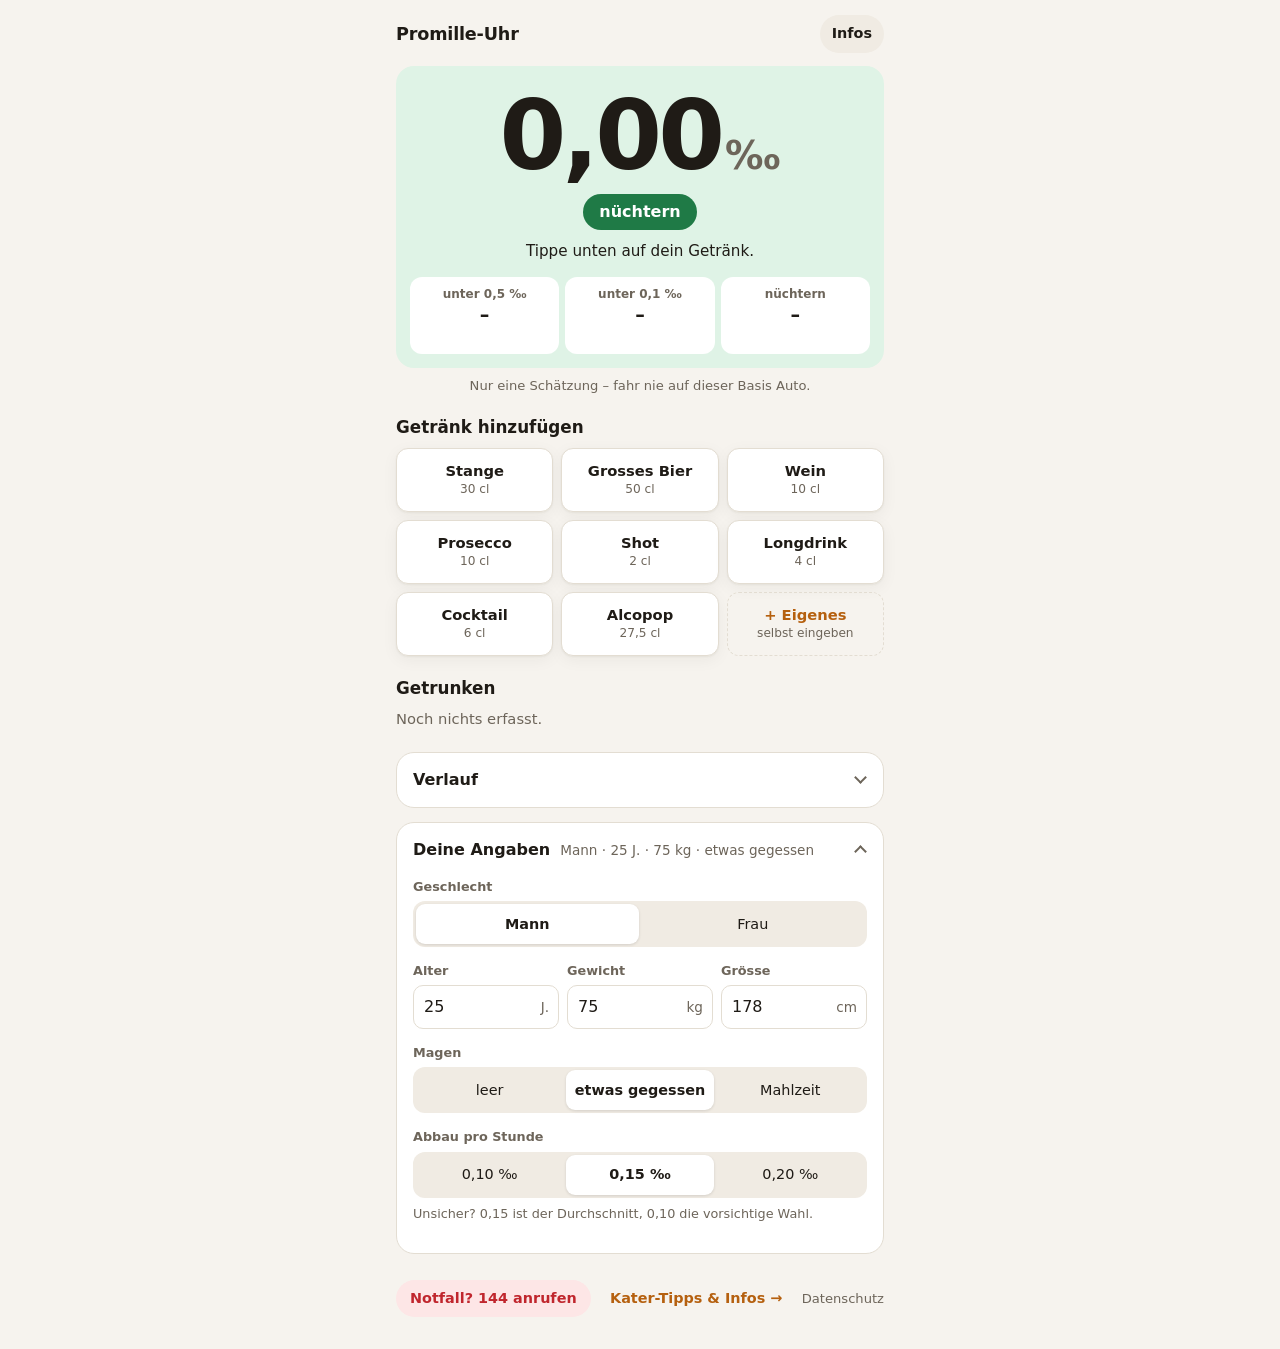
==== commit 2fafdb4c: "Release-fertig: optionales Konto mit Firebase, installierbare App - Konto (E-Mail/Passwort, Google) " ====
--- a/index.html
+++ b/index.html
@@ -8,15 +8,33 @@
   <meta name="color-scheme" content="light dark">
   <meta name="theme-color" content="#f6f3ee" media="(prefers-color-scheme: light)">
   <meta name="theme-color" content="#16140f" media="(prefers-color-scheme: dark)">
+  <link rel="manifest" href="manifest.webmanifest">
+  <link rel="icon" href="icons/icon.svg" type="image/svg+xml">
+  <link rel="icon" href="icons/favicon-32.png" sizes="32x32" type="image/png">
+  <link rel="apple-touch-icon" href="icons/apple-touch-icon.png">
+  <meta name="apple-mobile-web-app-capable" content="yes">
+  <meta name="mobile-web-app-capable" content="yes">
+  <meta name="apple-mobile-web-app-title" content="Promille-Uhr">
+  <meta name="apple-mobile-web-app-status-bar-style" content="default">
+  <meta property="og:title" content="Promille-Uhr">
+  <meta property="og:description" content="Wie viel Promille habe ich – und wann bin ich wieder nüchtern? Gratis, ohne Werbung.">
+  <meta property="og:image" content="icons/icon-512.png">
   <link rel="stylesheet" href="style.css">
   <script src="calc.js" defer></script>
   <script src="app.js" defer></script>
+  <script src="account.js" type="module"></script>
 </head>
 <body>
   <header class="topbar">
     <div class="wrap topbar-inner">
       <span class="brand">Promille-Uhr</span>
-      <a class="top-link" href="info.html">Infos &amp; Tipps</a>
+      <div class="top-actions">
+        <a class="top-link" href="info.html">Infos</a>
+        <button type="button" class="top-link account-btn" id="account-btn" hidden>
+          <span class="account-avatar" id="account-avatar" aria-hidden="true" hidden></span>
+          <span id="account-label">Anmelden</span>
+        </button>
+      </div>
     </div>
   </header>
 
@@ -139,11 +157,67 @@
   <footer class="wrap footer">
     <a class="emergency-link" href="info.html#notfall">Notfall? <b>144</b> anrufen</a>
     <a href="info.html">Kater-Tipps &amp; Infos →</a>
+    <a class="footer-small" href="datenschutz.html">Datenschutz</a>
   </footer>
+
+  <!-- Konto -->
+  <dialog class="sheet" id="account-dialog" aria-labelledby="account-title">
+    <button type="button" class="sheet-close" id="account-close" aria-label="Schliessen">
+      <svg viewBox="0 0 24 24" aria-hidden="true"><path d="M6 6l12 12M18 6L6 18"/></svg>
+    </button>
+
+    <div data-view="auth">
+      <h2 id="account-title">Konto</h2>
+      <p class="sheet-lead">Mit Konto hast du deine Angaben und Getränke auf all deinen Geräten.
+        Ohne Konto funktioniert alles auch – dann bleibt es nur auf diesem Gerät.</p>
+
+      <div class="tabs" role="tablist">
+        <button type="button" role="tab" class="tab" data-mode="signin" aria-selected="true">Anmelden</button>
+        <button type="button" role="tab" class="tab" data-mode="signup" aria-selected="false">Registrieren</button>
+      </div>
+
+      <form id="auth-form" novalidate>
+        <label class="field">
+          <span class="field-label">E-Mail</span>
+          <input type="email" id="auth-email" autocomplete="email" inputmode="email" required>
+        </label>
+        <label class="field">
+          <span class="field-label">Passwort</span>
+          <input type="password" id="auth-password" autocomplete="current-password" minlength="6" required>
+        </label>
+        <label class="check" id="consent-row" hidden>
+          <input type="checkbox" id="auth-consent">
+          <span>Ich habe die <a href="datenschutz.html" target="_blank" rel="noopener">Datenschutzerklärung</a>
+            gelesen und bin einverstanden, dass meine Angaben und Getränke in meinem Konto gespeichert werden.
+            Ich bin mindestens 16 Jahre alt.</span>
+        </label>
+        <p class="form-msg" id="auth-msg" role="alert" hidden></p>
+        <button type="submit" class="btn btn-primary" id="auth-submit">Anmelden</button>
+      </form>
+      <button type="button" class="link-btn" id="auth-forgot">Passwort vergessen?</button>
+
+      <div class="divider"><span>oder</span></div>
+      <button type="button" class="btn btn-google" id="auth-google">
+        <svg viewBox="0 0 48 48" aria-hidden="true"><path fill="#FFC107" d="M43.6 20.5H42V20H24v8h11.3C33.7 32.7 29.2 36 24 36c-6.6 0-12-5.4-12-12s5.4-12 12-12c3.1 0 5.8 1.2 7.9 3.1l5.7-5.7C34 6.1 29.3 4 24 4 12.9 4 4 12.9 4 24s8.9 20 20 20 20-8.9 20-20c0-1.3-.1-2.4-.4-3.5z"/><path fill="#FF3D00" d="M6.3 14.7l6.6 4.8C14.7 15.1 19 12 24 12c3.1 0 5.8 1.2 7.9 3.1l5.7-5.7C34 6.1 29.3 4 24 4 16.3 4 9.7 8.3 6.3 14.7z"/><path fill="#4CAF50" d="M24 44c5.2 0 9.9-2 13.4-5.2l-6.2-5.2C29.2 35.1 26.7 36 24 36c-5.2 0-9.6-3.3-11.3-8l-6.5 5C9.5 39.6 16.2 44 24 44z"/><path fill="#1976D2" d="M43.6 20.5H42V20H24v8h11.3c-.8 2.2-2.2 4.2-4.1 5.6l6.2 5.2C37 39.2 44 34 44 24c0-1.3-.1-2.4-.4-3.5z"/></svg>
+        Mit Google fortfahren
+      </button>
+      <p class="fine" id="google-hint">Neu hier? Bitte zuerst unter «Registrieren» der Datenschutzerklärung zustimmen.</p>
+    </div>
+
+    <div data-view="profile" hidden>
+      <h2>Dein Konto</h2>
+      <p class="account-email" id="account-email"></p>
+      <p class="sync-status" id="sync-status" data-state="ok">Synchronisiert</p>
+      <button type="button" class="btn" id="account-logout">Abmelden</button>
+      <p class="fine">Beim Abmelden werden die Daten von diesem Gerät entfernt. In deinem Konto bleiben sie gespeichert.</p>
+      <p class="form-msg" id="profile-msg" role="alert" hidden></p>
+      <button type="button" class="link-btn danger" id="account-delete">Konto und alle Daten löschen</button>
+    </div>
+  </dialog>
 
   <div class="toast" id="toast" role="status" hidden>
     <span id="toast-text"></span>
-    <button type="button" id="toast-undo" class="toast-btn">Rückgängig</button>
+    <button type="button" id="toast-undo" class="toast-btn" hidden>Rückgängig</button>
   </div>
 
   <template id="drink-row-tpl">
--- a/style.css
+++ b/style.css
@@ -143,6 +143,7 @@
   color: var(--text);
 }
 .top-link:hover { background: var(--accent-soft); }
+.topbar .top-link { white-space: nowrap; }
 
 /* ---------- Hauptwert ---------- */
 .hero {
@@ -622,3 +623,185 @@
   font-variant-numeric: tabular-nums;
 }
 .info-page section { scroll-margin-top: 12px; }
+
+/* ---------- Konto ---------- */
+.top-actions { display: flex; align-items: center; gap: 8px; }
+.account-btn {
+  font: inherit;
+  font-size: 0.9rem;
+  font-weight: 600;
+  border: 0;
+  cursor: pointer;
+  display: inline-flex;
+  align-items: center;
+  gap: 6px;
+  position: relative;
+}
+.account-btn[hidden] { display: none; }
+.account-avatar {
+  width: 22px;
+  height: 22px;
+  border-radius: 50%;
+  background: var(--accent);
+  color: var(--on-accent);
+  display: grid;
+  place-items: center;
+  font-size: 0.75rem;
+  font-weight: 750;
+  margin-left: -4px;
+}
+.account-avatar[hidden] { display: none; }
+.account-btn[data-sync]::after {
+  content: "";
+  position: absolute;
+  top: 4px;
+  right: 4px;
+  width: 8px;
+  height: 8px;
+  border-radius: 50%;
+  border: 2px solid var(--surface-2);
+  background: var(--ok);
+}
+.account-btn[data-sync="busy"]::after { background: var(--warn); }
+.account-btn[data-sync="error"]::after { background: var(--danger); }
+
+.sheet {
+  width: 100%;
+  max-width: 520px;
+  max-height: 92vh;
+  margin: auto auto 0;
+  padding: 22px 18px max(22px, env(safe-area-inset-bottom));
+  border: 0;
+  border-radius: 22px 22px 0 0;
+  background: var(--surface);
+  color: var(--text);
+  box-shadow: 0 -8px 32px rgba(0, 0, 0, 0.2);
+  overflow-y: auto;
+}
+.sheet::backdrop { background: rgba(0, 0, 0, 0.45); }
+@media (min-width: 560px) {
+  .sheet { margin: auto; border-radius: 22px; padding-bottom: 22px; }
+}
+.sheet h2 { font-size: 1.3rem; margin: 0 40px 8px 0; }
+.sheet-lead { margin: 0 0 16px; color: var(--muted); font-size: 0.92rem; }
+.sheet-close {
+  position: absolute;
+  top: 14px;
+  right: 14px;
+  width: 40px;
+  height: 40px;
+  border: 0;
+  border-radius: 50%;
+  background: var(--surface-2);
+  color: var(--text);
+  cursor: pointer;
+  display: grid;
+  place-items: center;
+}
+.sheet-close svg { width: 18px; height: 18px; stroke: currentColor; stroke-width: 2.2; fill: none; stroke-linecap: round; }
+.sheet input[type="email"],
+.sheet input[type="password"] {
+  width: 100%;
+  font: inherit;
+  font-size: 16px;
+  color: var(--text);
+  background: var(--surface);
+  border: 1px solid var(--border);
+  border-radius: 10px;
+  padding: 10px 12px;
+  min-height: 46px;
+}
+
+.tabs {
+  display: flex;
+  background: var(--surface-2);
+  border-radius: var(--radius-sm);
+  padding: 3px;
+  gap: 3px;
+  margin-bottom: 14px;
+}
+.tab {
+  flex: 1;
+  font: inherit;
+  font-size: 0.95rem;
+  min-height: 40px;
+  border: 0;
+  border-radius: 9px;
+  background: transparent;
+  color: var(--text);
+  cursor: pointer;
+}
+.tab[aria-selected="true"] { background: var(--surface); font-weight: 650; box-shadow: 0 1px 3px rgba(0, 0, 0, 0.12); }
+
+.check {
+  display: flex;
+  gap: 10px;
+  align-items: flex-start;
+  font-size: 0.85rem;
+  margin-bottom: 14px;
+  cursor: pointer;
+}
+.check[hidden] { display: none; }
+.check input { width: 20px; height: 20px; margin: 1px 0 0; flex: none; accent-color: var(--accent); }
+
+.btn {
+  width: 100%;
+  font: inherit;
+  font-weight: 650;
+  min-height: 48px;
+  padding: 10px 16px;
+  border-radius: var(--radius-sm);
+  border: 1px solid var(--border);
+  background: var(--surface-2);
+  color: var(--text);
+  cursor: pointer;
+  display: flex;
+  align-items: center;
+  justify-content: center;
+  gap: 10px;
+}
+.btn:disabled { opacity: 0.6; cursor: wait; }
+.btn-primary { background: var(--accent); border-color: var(--accent); color: var(--on-accent); }
+.btn-primary:hover { background: var(--accent-strong); }
+.btn-google { background: var(--surface); }
+.btn-google svg { width: 20px; height: 20px; }
+
+.divider {
+  display: flex;
+  align-items: center;
+  gap: 12px;
+  color: var(--muted);
+  font-size: 0.85rem;
+  margin: 16px 0;
+}
+.divider::before,
+.divider::after { content: ""; flex: 1; height: 1px; background: var(--border); }
+
+.fine { font-size: 0.8rem; color: var(--muted); margin: 8px 0 0; }
+.fine[hidden] { display: none; }
+.form-msg {
+  margin: 0 0 12px;
+  padding: 10px 12px;
+  border-radius: 10px;
+  font-size: 0.88rem;
+  background: var(--danger-soft);
+  color: var(--danger);
+}
+.form-msg[data-kind="info"] { background: var(--ok-soft); color: var(--ok); }
+.form-msg[hidden] { display: none; }
+#auth-forgot { margin-top: 8px; }
+#auth-forgot[hidden] { display: none; }
+
+.account-email { margin: 0 0 4px; font-weight: 600; word-break: break-all; }
+.sync-status { margin: 0 0 16px; font-size: 0.9rem; color: var(--ok); }
+.sync-status[data-state="busy"] { color: var(--warn); }
+.sync-status[data-state="error"] { color: var(--danger); }
+.link-btn.danger { color: var(--danger); margin-top: 18px; }
+
+.footer-small { font-weight: 400 !important; color: var(--muted) !important; font-size: 0.82rem; }
+
+/* ---------- Rechtliches ---------- */
+.legal h2 { margin-top: 4px; }
+.legal h3 { color: var(--text); }
+.legal ul { padding-left: 18px; margin: 6px 0; }
+.placeholder { background: var(--warn-soft); padding: 0 4px; border-radius: 4px; }
